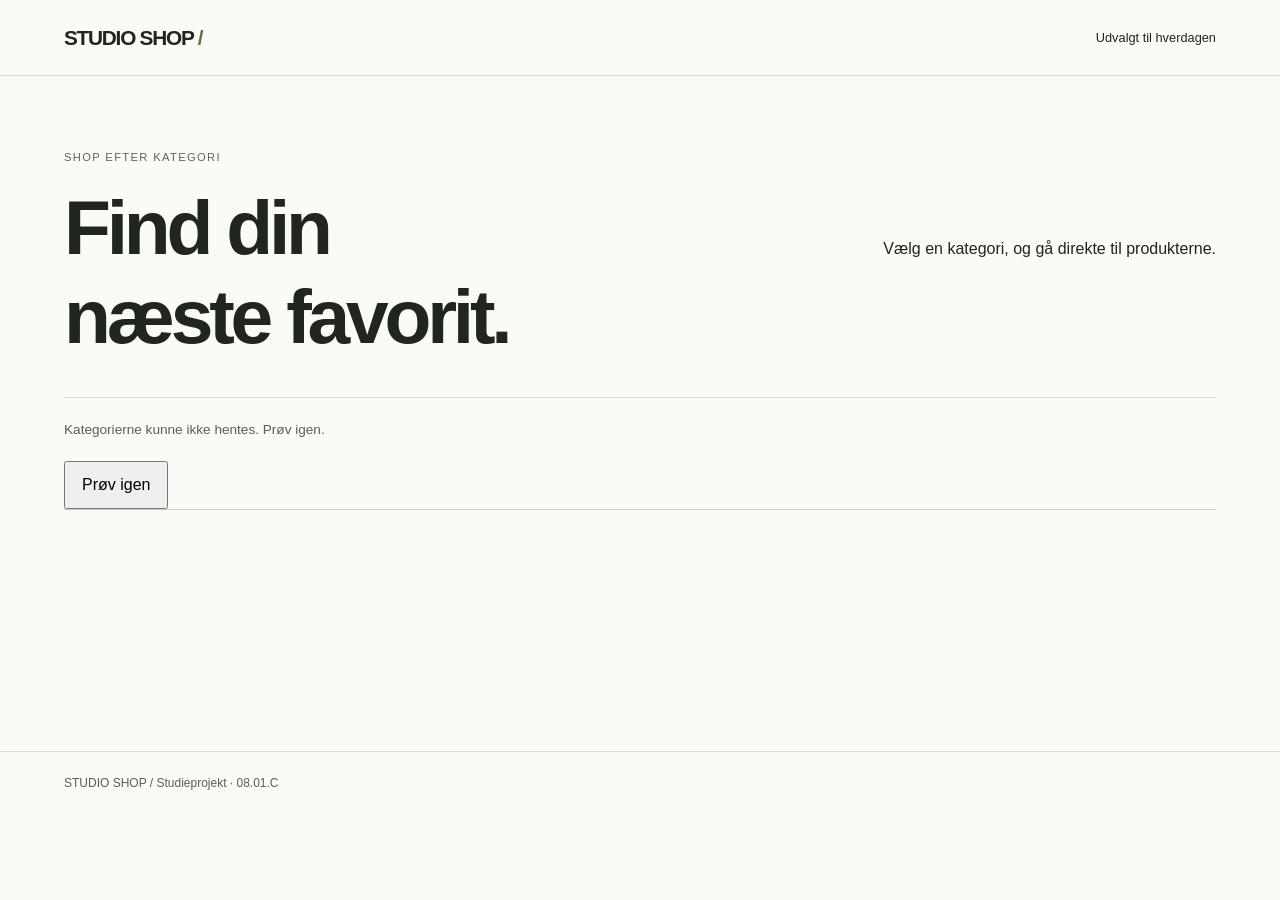
==== index.html @ c4608029 "Build dynamic category homepage" ====
<!doctype html>
<html lang="da">
  <head>
    <meta charset="UTF-8" />
    <meta name="viewport" content="width=device-width, initial-scale=1" />
    <title>Studio Shop | Vælg kategori</title>
    <link rel="stylesheet" href="style.css" />
    <script src="index.js" defer></script>
  </head>
  <body>
    <header class="site-header">
      <a class="logo" href="index.html">STUDIO SHOP<span> / </span></a>
      <span>Udvalgt til hverdagen</span>
    </header>
    <main>
      <p class="eyebrow">Shop efter kategori</p>
      <div class="page-heading home-heading">
        <h1>Find din næste favorit.</h1>
        <p>Vælg en kategori, og gå direkte til produkterne.</p>
      </div>
      <p id="status" role="status">Henter kategorier…</p>
      <button id="retry" type="button" hidden>Prøv igen</button>
      <nav class="category_list_container" aria-label="Produktkategorier" aria-busy="true"></nav>
      <noscript>Slå JavaScript til for at se kategorierne.</noscript>
    </main>
    <footer>STUDIO SHOP / Studieprojekt · 08.01.C</footer>
  </body>
</html>
---- style.css ----
* { box-sizing: border-box; }
:root { font-family: Arial, Helvetica, sans-serif; color: #20251e; background: #fafaf7; }
body { margin: 0; }
a { color: inherit; }
.site-header { display: flex; justify-content: space-between; align-items: center; gap: 1rem; padding: 1.6rem 5%; border-bottom: 1px solid #d9dcd3; }
.logo { font-size: 1.3rem; font-weight: 800; letter-spacing: -.06em; text-decoration: none; }
.logo span { color: #607545; }
.site-header > span { font-size: .8rem; }
main { max-width: 1500px; margin: 0 auto; padding: 4rem 5% 5rem; min-height: 75vh; }
.eyebrow, .brand { text-transform: uppercase; letter-spacing: .12em; font-size: .7rem; }
.eyebrow { color: #5d684f; }
.page-heading { display: flex; justify-content: space-between; align-items: baseline; gap: 1rem; border-bottom: 1px solid #d9dcd3; padding-bottom: 1.8rem; }
h1 { font-size: clamp(2.5rem, 6vw, 5rem); letter-spacing: -.055em; margin: .5rem 0; overflow-wrap: anywhere; }
.page-heading > p { max-width: 22rem; line-height: 1.5; }
.home-heading h1 { max-width: 11ch; }
.category_list_container { display: grid; grid-template-columns: repeat(2, minmax(0, 1fr)); border-top: 1px solid #c9cec1; }
.category-card { display: grid; grid-template-columns: 2rem 1fr auto; gap: 1rem; align-items: center; min-height: 9rem; padding: 1.5rem; border-right: 1px solid #c9cec1; border-bottom: 1px solid #c9cec1; text-decoration: none; transition: background-color .2s ease, color .2s ease; }
.category-card:nth-child(even) { border-right: 0; }
.category-card strong { font-size: clamp(1.3rem, 3vw, 2.6rem); letter-spacing: -.04em; }
.category-card > span { color: #607545; font-size: .75rem; }
.category-card:hover { background: #20251e; color: #fff; }
.category-card:hover > span { color: #b7d28f; }
#status { color: #596052; font-size: .85rem; margin: 1.5rem 0; }
.back-link { display: inline-block; margin-bottom: 2rem; font-size: .85rem; text-underline-offset: .25rem; }
.product-detail { display: grid; grid-template-columns: minmax(0, 1.15fr) minmax(18rem, .85fr); gap: clamp(2rem, 6vw, 7rem); align-items: start; }
.detail-image { background: #fff; border: 1px solid #eee; }
.detail-image img { display: block; width: 100%; height: auto; aspect-ratio: 3 / 4; object-fit: contain; }
.detail-copy { position: sticky; top: 2rem; padding-top: 1rem; }
.detail-copy h1 { font-size: clamp(2.2rem, 5vw, 4.5rem); }
.detail-brand { margin: 1.5rem 0 .4rem; font-size: .8rem; letter-spacing: .12em; text-transform: uppercase; color: #596052; }
.detail-price { font-size: 1.4rem; font-weight: 700; }
.product-facts { margin: 2rem 0; border-top: 1px solid #d9dcd3; }
.product-facts div { display: grid; grid-template-columns: 1fr 1.5fr; gap: 1rem; padding: .8rem 0; border-bottom: 1px solid #d9dcd3; }
.product-facts dt { color: #596052; }
.product-facts dd { margin: 0; }
.basket-button { width: 100%; border: 0; background: #20251e; color: #fff; font-weight: 700; }
.product_list_container { display: grid; grid-template-columns: repeat(4, minmax(0, 1fr)); gap: 2.5rem 1.5rem; }
.product-card a { display: block; text-decoration: none; height: 100%; }
.product-image { overflow: hidden; background: white; border: 1px solid #eee; }
.product-image img { display: block; width: 100%; height: auto; aspect-ratio: 3 / 4; object-fit: contain; }
.brand { color: #596052; margin: 1rem 0 .5rem; }
h2 { font-size: 1rem; font-weight: 500; line-height: 1.45; margin: 0; }
.price { font-size: .9rem; font-weight: 700; margin: .65rem 0; }
.product-link { display: flex; justify-content: space-between; padding: .75rem 0; border-bottom: 1px solid #c9cec1; font-size: .8rem; }
.product-card a:hover .product-link { color: #506533; border-color: #506533; }
a:focus-visible, button:focus-visible { outline: 3px solid #607545; outline-offset: 5px; }
button { padding: .8rem 1rem; font: inherit; cursor: pointer; }
footer { border-top: 1px solid #d9dcd3; padding: 1.5rem 5%; font-size: .75rem; color: #596052; }
@media (max-width: 950px) { .product_list_container { grid-template-columns: repeat(3, minmax(0, 1fr)); } }
@media (max-width: 700px) {
  .product_list_container { grid-template-columns: repeat(2, minmax(0, 1fr)); gap: 2rem 1rem; }
  .page-heading { display: block; }
  .site-header > span { display: none; }
  main { padding-top: 2rem; }
  .product-detail { grid-template-columns: 1fr; }
  .detail-copy { position: static; }
  .category_list_container { grid-template-columns: 1fr; }
  .category-card, .category-card:nth-child(even) { border-right: 0; }
}
@media (prefers-reduced-motion: reduce) { .category-card { transition: none; } }
@media (max-width: 360px) { .product_list_container { grid-template-columns: 1fr; } }
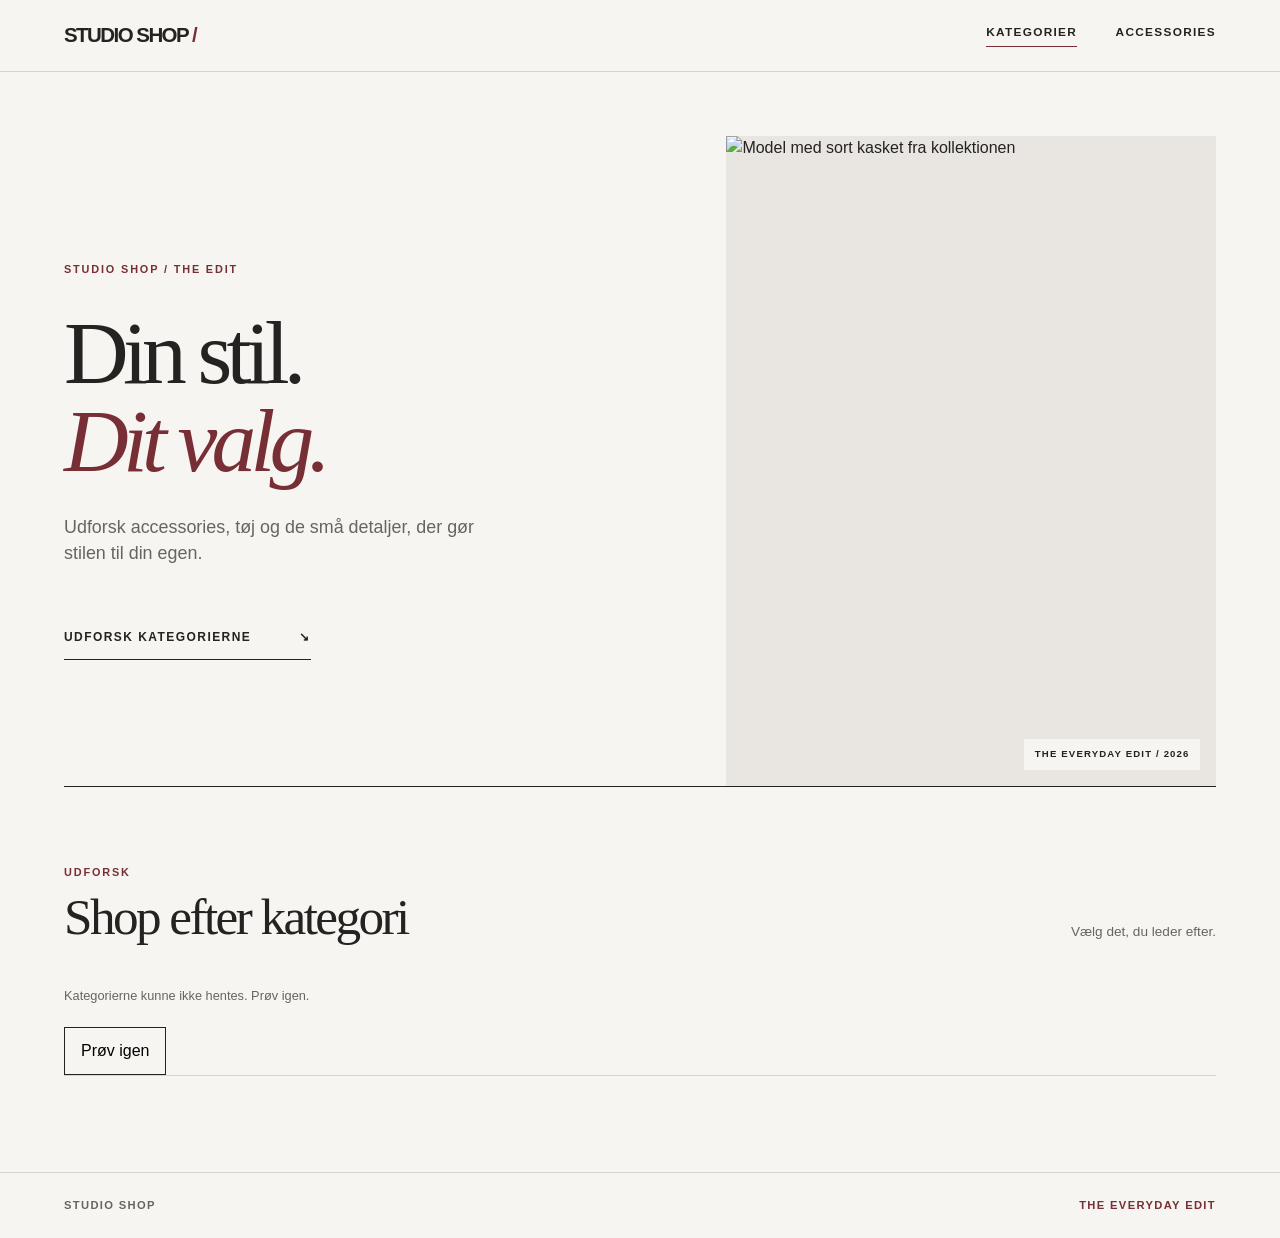
==== commit 71b88ef6: "Give shop a restrained fashion editorial look" ====
--- a/index.html
+++ b/index.html
@@ -10,19 +10,24 @@
   <body>
     <header class="site-header">
       <a class="logo" href="index.html">STUDIO SHOP<span> / </span></a>
-      <span>Udvalgt til hverdagen</span>
+      <nav class="header-nav" aria-label="Hovednavigation"><a href="index.html" aria-current="page">Kategorier</a><a href="productlist.html">Accessories</a></nav>
     </header>
     <main>
-      <p class="eyebrow">Shop efter kategori</p>
-      <div class="page-heading home-heading">
-        <h1>Find din næste favorit.</h1>
-        <p>Vælg en kategori, og gå direkte til produkterne.</p>
-      </div>
+      <section class="home-hero" aria-labelledby="home-title">
+        <div class="home-hero-copy">
+          <p class="eyebrow">STUDIO SHOP / THE EDIT</p>
+          <h1 id="home-title">Din stil.<br /><em>Dit valg.</em></h1>
+          <p>Udforsk accessories, tøj og de små detaljer, der gør stilen til din egen.</p>
+          <a class="hero-link" href="#kategorier">Udforsk kategorierne <span aria-hidden="true">↘</span></a>
+        </div>
+        <div class="home-hero-image"><img src="https://kea-alt-del.dk/t7/images/webp/640/1535.webp" alt="Model med sort kasket fra kollektionen" width="640" height="853" /><span>THE EVERYDAY EDIT / 2026</span></div>
+      </section>
+      <div class="section-heading" id="kategorier"><div><p class="eyebrow">Udforsk</p><h2>Shop efter kategori</h2></div><p>Vælg det, du leder efter.</p></div>
       <p id="status" role="status">Henter kategorier…</p>
       <button id="retry" type="button" hidden>Prøv igen</button>
       <nav class="category_list_container" aria-label="Produktkategorier" aria-busy="true"></nav>
       <noscript>Slå JavaScript til for at se kategorierne.</noscript>
     </main>
-    <footer>STUDIO SHOP / Studieprojekt · 08.01.C</footer>
+    <footer>STUDIO SHOP</footer>
   </body>
 </html>
--- a/style.css
+++ b/style.css
@@ -1,61 +1,126 @@
+:root {
+  font-family: Arial, Helvetica, sans-serif;
+  color: #242322;
+  background: #f7f5f1;
+  --ink: #242322;
+  --muted: #68645f;
+  --accent: #772e35;
+  --line: #d9d4cb;
+  --paper: #f7f5f1;
+  --display: Didot, "Bodoni MT", "Times New Roman", serif;
+}
+
 * { box-sizing: border-box; }
-:root { font-family: Arial, Helvetica, sans-serif; color: #20251e; background: #fafaf7; }
-body { margin: 0; }
+html { scroll-behavior: smooth; }
+body { margin: 0; line-height: 1.5; }
 a { color: inherit; }
-.site-header { display: flex; justify-content: space-between; align-items: center; gap: 1rem; padding: 1.6rem 5%; border-bottom: 1px solid #d9dcd3; }
-.logo { font-size: 1.3rem; font-weight: 800; letter-spacing: -.06em; text-decoration: none; }
-.logo span { color: #607545; }
-.site-header > span { font-size: .8rem; }
-main { max-width: 1500px; margin: 0 auto; padding: 4rem 5% 5rem; min-height: 75vh; }
-.eyebrow, .brand { text-transform: uppercase; letter-spacing: .12em; font-size: .7rem; }
-.eyebrow { color: #5d684f; }
-.page-heading { display: flex; justify-content: space-between; align-items: baseline; gap: 1rem; border-bottom: 1px solid #d9dcd3; padding-bottom: 1.8rem; }
-h1 { font-size: clamp(2.5rem, 6vw, 5rem); letter-spacing: -.055em; margin: .5rem 0; overflow-wrap: anywhere; }
-.page-heading > p { max-width: 22rem; line-height: 1.5; }
-.home-heading h1 { max-width: 11ch; }
-.category_list_container { display: grid; grid-template-columns: repeat(2, minmax(0, 1fr)); border-top: 1px solid #c9cec1; }
-.category-card { display: grid; grid-template-columns: 2rem 1fr auto; gap: 1rem; align-items: center; min-height: 9rem; padding: 1.5rem; border-right: 1px solid #c9cec1; border-bottom: 1px solid #c9cec1; text-decoration: none; transition: background-color .2s ease, color .2s ease; }
-.category-card:nth-child(even) { border-right: 0; }
-.category-card strong { font-size: clamp(1.3rem, 3vw, 2.6rem); letter-spacing: -.04em; }
-.category-card > span { color: #607545; font-size: .75rem; }
-.category-card:hover { background: #20251e; color: #fff; }
-.category-card:hover > span { color: #b7d28f; }
-#status { color: #596052; font-size: .85rem; margin: 1.5rem 0; }
-.back-link { display: inline-block; margin-bottom: 2rem; font-size: .85rem; text-underline-offset: .25rem; }
-.product-detail { display: grid; grid-template-columns: minmax(0, 1.15fr) minmax(18rem, .85fr); gap: clamp(2rem, 6vw, 7rem); align-items: start; }
-.detail-image { background: #fff; border: 1px solid #eee; }
-.detail-image img { display: block; width: 100%; height: auto; aspect-ratio: 3 / 4; object-fit: contain; }
+button { font: inherit; cursor: pointer; }
+.site-header { display: flex; align-items: center; justify-content: space-between; gap: 2rem; padding: 1.25rem 5%; background: var(--paper); border-bottom: 1px solid var(--line); }
+.logo { flex: none; font-size: 1.28rem; font-weight: 800; letter-spacing: -.075em; text-decoration: none; }
+.logo span { color: var(--accent); }
+.header-nav { display: flex; flex-wrap: wrap; gap: clamp(1rem, 3vw, 2.5rem); }
+.header-nav a { font-size: .74rem; font-weight: 700; letter-spacing: .11em; text-decoration: none; text-transform: uppercase; border-bottom: 1px solid transparent; padding-bottom: .25rem; }
+.header-nav a:hover, .header-nav a[aria-current="page"] { border-color: var(--accent); }
+main { max-width: 1520px; min-height: 75vh; margin: auto; padding: clamp(2.25rem, 5vw, 5rem) 5% 6rem; }
+.eyebrow, .brand { color: var(--accent); font-size: .68rem; font-weight: 700; letter-spacing: .17em; text-transform: uppercase; }
+.eyebrow a { text-underline-offset: .25em; }
+h1, h2, p { margin-top: 0; }
+h1 { font-family: var(--display); font-size: clamp(3.5rem, 7vw, 7.5rem); font-weight: 400; letter-spacing: -.065em; line-height: .98; overflow-wrap: anywhere; }
+.page-heading { display: flex; align-items: end; justify-content: space-between; gap: 2rem; padding: 1rem 0 2.5rem; border-bottom: 1px solid var(--ink); }
+.page-heading h1 { margin: 0; }
+.page-heading > p { max-width: 19rem; margin: 0 0 .45rem; color: var(--muted); }
+
+/* The homepage uses one product photograph as its editorial focal point. */
+.home-hero { display: grid; grid-template-columns: minmax(0, 1.15fr) minmax(0, .85fr); min-height: min(76vh, 650px); border-bottom: 1px solid var(--ink); }
+.home-hero-copy { display: flex; flex-direction: column; align-items: flex-start; justify-content: center; padding: 3rem clamp(2rem, 5vw, 5rem) 3rem 0; }
+.home-hero-copy h1 { margin: 1.3rem 0 1.8rem; }
+.home-hero-copy h1 em { font-weight: 400; color: var(--accent); }
+.home-hero-copy > p:not(.eyebrow) { max-width: 26rem; color: var(--muted); font-size: clamp(1rem, 1.4vw, 1.2rem); }
+.hero-link { display: inline-flex; align-items: center; justify-content: space-between; gap: 3rem; margin-top: 1.8rem; padding: .85rem 0; border-bottom: 1px solid var(--ink); font-size: .75rem; font-weight: 700; letter-spacing: .12em; text-decoration: none; text-transform: uppercase; }
+.hero-link:hover { color: var(--accent); border-color: var(--accent); }
+.home-hero-image { position: relative; min-height: 460px; overflow: hidden; background: #e9e6e1; }
+.home-hero-image img { display: block; width: 100%; height: 100%; max-height: 650px; object-fit: cover; object-position: center 20%; }
+.home-hero-image span { position: absolute; right: 1rem; bottom: 1rem; padding: .5rem .65rem; background: var(--paper); font-size: .6rem; font-weight: 700; letter-spacing: .12em; }
+.section-heading { display: flex; align-items: end; justify-content: space-between; gap: 2rem; padding: clamp(3rem, 6vw, 6rem) 0 1.4rem; }
+.section-heading h2 { margin: .3rem 0 0; font-family: var(--display); font-size: clamp(2.25rem, 4vw, 4rem); font-weight: 400; letter-spacing: -.05em; line-height: 1; }
+.section-heading > p { margin: 0; color: var(--muted); font-size: .85rem; }
+.category_list_container { display: grid; grid-template-columns: repeat(2, minmax(0, 1fr)); border-top: 1px solid var(--line); }
+.category-card { display: grid; grid-template-columns: 2.4rem 1fr auto; align-items: center; gap: 1rem; min-height: 8.6rem; padding: 1.4rem 1.5rem; border-bottom: 1px solid var(--line); text-decoration: none; transition: background-color .2s ease; }
+.category-card:nth-child(odd) { border-right: 1px solid var(--line); }
+.category-card strong { font-family: var(--display); font-size: clamp(1.4rem, 2.65vw, 2.7rem); font-weight: 400; letter-spacing: -.045em; line-height: 1.1; }
+.category-card > span { color: var(--accent); font-size: .7rem; font-weight: 700; }
+.category-card:hover { background: #ebe6df; }
+.category-card:hover strong { color: var(--accent); }
+
+#status { margin: 1.35rem 0; color: var(--muted); font-size: .8rem; }
+#retry { padding: .7rem 1rem; border: 1px solid var(--ink); background: transparent; }
+.filter-bar { display: flex; flex-wrap: wrap; align-items: center; gap: .6rem; padding-top: 1.6rem; }
+.filter-bar > span { margin-right: .7rem; color: var(--muted); font-size: .7rem; font-weight: 700; letter-spacing: .13em; text-transform: uppercase; }
+.filter-button { padding: .5rem .95rem; border: 1px solid var(--line); border-radius: 0; background: transparent; font-size: .76rem; }
+.filter-button:hover, .filter-button.active { border-color: var(--ink); background: var(--ink); color: #fff; }
+.product_list_container { display: grid; grid-template-columns: repeat(4, minmax(0, 1fr)); gap: 3.5rem 1.35rem; }
+.product-card a { display: block; height: 100%; text-decoration: none; }
+.product-image, .detail-image { position: relative; overflow: hidden; background: #eceae6; }
+.product-image img { display: block; width: 100%; aspect-ratio: 3 / 4; object-fit: cover; transition: transform .28s ease; }
+.product-card a:hover .product-image img { transform: scale(1.025); }
+.brand { margin: .95rem 0 .35rem; color: var(--muted); }
+.product-card h2 { margin: 0; font-size: .92rem; font-weight: 600; line-height: 1.4; }
+.price-row { min-height: 3.2rem; margin: .65rem 0 .4rem; }
+.price-row p { margin: .12rem 0; }
+.price { font-size: .86rem; font-weight: 700; }
+.original-price { color: #77716b; text-decoration: line-through; font-weight: 400; }
+.sale-price, .detail-price strong { color: var(--accent); font-weight: 700; }
+.sale-price { font-size: .86rem; }
+.product-link { display: flex; justify-content: space-between; gap: 1rem; padding: .55rem 0; border-top: 1px solid var(--line); font-size: .7rem; font-weight: 700; letter-spacing: .08em; text-transform: uppercase; }
+.product-card a:hover .product-link { color: var(--accent); border-color: var(--accent); }
+.product-badges { position: absolute; top: .65rem; left: .65rem; display: flex; flex-wrap: wrap; gap: .35rem; }
+.badge { padding: .42rem .55rem; color: #fff; font-size: .62rem; font-weight: 800; letter-spacing: .09em; text-transform: uppercase; }
+.sold-out-badge { background: var(--ink); }
+.sale-badge { background: var(--accent); }
+.sold-out img { opacity: .45; filter: grayscale(1); }
+
+.back-link { display: inline-block; margin-bottom: 2.3rem; color: var(--muted); font-size: .78rem; font-weight: 700; letter-spacing: .05em; text-underline-offset: .25rem; }
+.back-link:hover { color: var(--accent); }
+.product-detail { display: grid; grid-template-columns: minmax(0, 1.08fr) minmax(19rem, .92fr); gap: clamp(2rem, 7vw, 7rem); align-items: start; }
+.detail-image img { display: block; width: 100%; aspect-ratio: 3 / 4; object-fit: cover; }
 .detail-copy { position: sticky; top: 2rem; padding-top: 1rem; }
-.detail-copy h1 { font-size: clamp(2.2rem, 5vw, 4.5rem); }
-.detail-brand { margin: 1.5rem 0 .4rem; font-size: .8rem; letter-spacing: .12em; text-transform: uppercase; color: #596052; }
-.detail-price { font-size: 1.4rem; font-weight: 700; }
-.product-facts { margin: 2rem 0; border-top: 1px solid #d9dcd3; }
-.product-facts div { display: grid; grid-template-columns: 1fr 1.5fr; gap: 1rem; padding: .8rem 0; border-bottom: 1px solid #d9dcd3; }
-.product-facts dt { color: #596052; }
+.detail-copy h1 { margin: 1rem 0 2rem; font-size: clamp(2.7rem, 5.2vw, 5.5rem); }
+.detail-brand { margin: 0 0 .3rem; color: var(--muted); font-size: .72rem; font-weight: 700; letter-spacing: .15em; text-transform: uppercase; }
+.detail-price { display: flex; flex-wrap: wrap; gap: .7rem; margin: 0; font-size: 1.4rem; }
+.product-facts { margin: 2.4rem 0; border-top: 1px solid var(--line); }
+.product-facts div { display: grid; grid-template-columns: 1fr 1.5fr; gap: 1rem; padding: .85rem 0; border-bottom: 1px solid var(--line); font-size: .85rem; }
+.product-facts dt { color: var(--muted); }
 .product-facts dd { margin: 0; }
-.basket-button { width: 100%; border: 0; background: #20251e; color: #fff; font-weight: 700; }
-.product_list_container { display: grid; grid-template-columns: repeat(4, minmax(0, 1fr)); gap: 2.5rem 1.5rem; }
-.product-card a { display: block; text-decoration: none; height: 100%; }
-.product-image { overflow: hidden; background: white; border: 1px solid #eee; }
-.product-image img { display: block; width: 100%; height: auto; aspect-ratio: 3 / 4; object-fit: contain; }
-.brand { color: #596052; margin: 1rem 0 .5rem; }
-h2 { font-size: 1rem; font-weight: 500; line-height: 1.45; margin: 0; }
-.price { font-size: .9rem; font-weight: 700; margin: .65rem 0; }
-.product-link { display: flex; justify-content: space-between; padding: .75rem 0; border-bottom: 1px solid #c9cec1; font-size: .8rem; }
-.product-card a:hover .product-link { color: #506533; border-color: #506533; }
-a:focus-visible, button:focus-visible { outline: 3px solid #607545; outline-offset: 5px; }
-button { padding: .8rem 1rem; font: inherit; cursor: pointer; }
-footer { border-top: 1px solid #d9dcd3; padding: 1.5rem 5%; font-size: .75rem; color: #596052; }
-@media (max-width: 950px) { .product_list_container { grid-template-columns: repeat(3, minmax(0, 1fr)); } }
-@media (max-width: 700px) {
-  .product_list_container { grid-template-columns: repeat(2, minmax(0, 1fr)); gap: 2rem 1rem; }
+.basket-button { width: 100%; padding: 1rem; border: 0; background: var(--ink); color: #fff; font-weight: 700; }
+.basket-button:disabled { background: #d7d2cb; color: #67615c; cursor: not-allowed; }
+footer { display: flex; justify-content: space-between; padding: 1.5rem 5%; border-top: 1px solid var(--line); color: var(--muted); font-size: .7rem; font-weight: 700; letter-spacing: .12em; }
+footer::after { content: "THE EVERYDAY EDIT"; color: var(--accent); }
+a:focus-visible, button:focus-visible { outline: 3px solid var(--accent); outline-offset: 4px; }
+
+@media (max-width: 1050px) { .product_list_container { grid-template-columns: repeat(3, minmax(0, 1fr)); } }
+@media (max-width: 760px) {
+  .home-hero { grid-template-columns: 1fr; }
+  .home-hero-copy { min-height: 460px; padding-right: 0; }
+  .home-hero-image { min-height: 420px; height: 60vw; }
   .page-heading { display: block; }
-  .site-header > span { display: none; }
-  main { padding-top: 2rem; }
+  .page-heading > p { margin-top: 1rem; }
   .product-detail { grid-template-columns: 1fr; }
   .detail-copy { position: static; }
+  .product_list_container { grid-template-columns: repeat(2, minmax(0, 1fr)); gap: 2.4rem 1rem; }
   .category_list_container { grid-template-columns: 1fr; }
-  .category-card, .category-card:nth-child(even) { border-right: 0; }
+  .category-card:nth-child(odd) { border-right: 0; }
 }
-@media (prefers-reduced-motion: reduce) { .category-card { transition: none; } }
-@media (max-width: 360px) { .product_list_container { grid-template-columns: 1fr; } }
+@media (max-width: 480px) {
+  .site-header { align-items: flex-start; flex-direction: column; gap: .7rem; }
+  .header-nav { gap: 1.5rem; }
+  main { padding-top: 2rem; }
+  .home-hero-copy { min-height: 380px; }
+  .home-hero-image { min-height: 360px; }
+  .section-heading { align-items: flex-start; flex-direction: column; gap: .5rem; }
+  .category-card { min-height: 6.8rem; padding-left: .5rem; padding-right: .5rem; }
+  .product-card h2 { font-size: .84rem; }
+  .badge { font-size: .57rem; }
+  footer::after { display: none; }
+}
+@media (max-width: 340px) { .product_list_container { grid-template-columns: 1fr; } }
+@media (prefers-reduced-motion: reduce) { html { scroll-behavior: auto; } .category-card, .product-image img { transition: none; } .product-card a:hover .product-image img { transform: none; } }
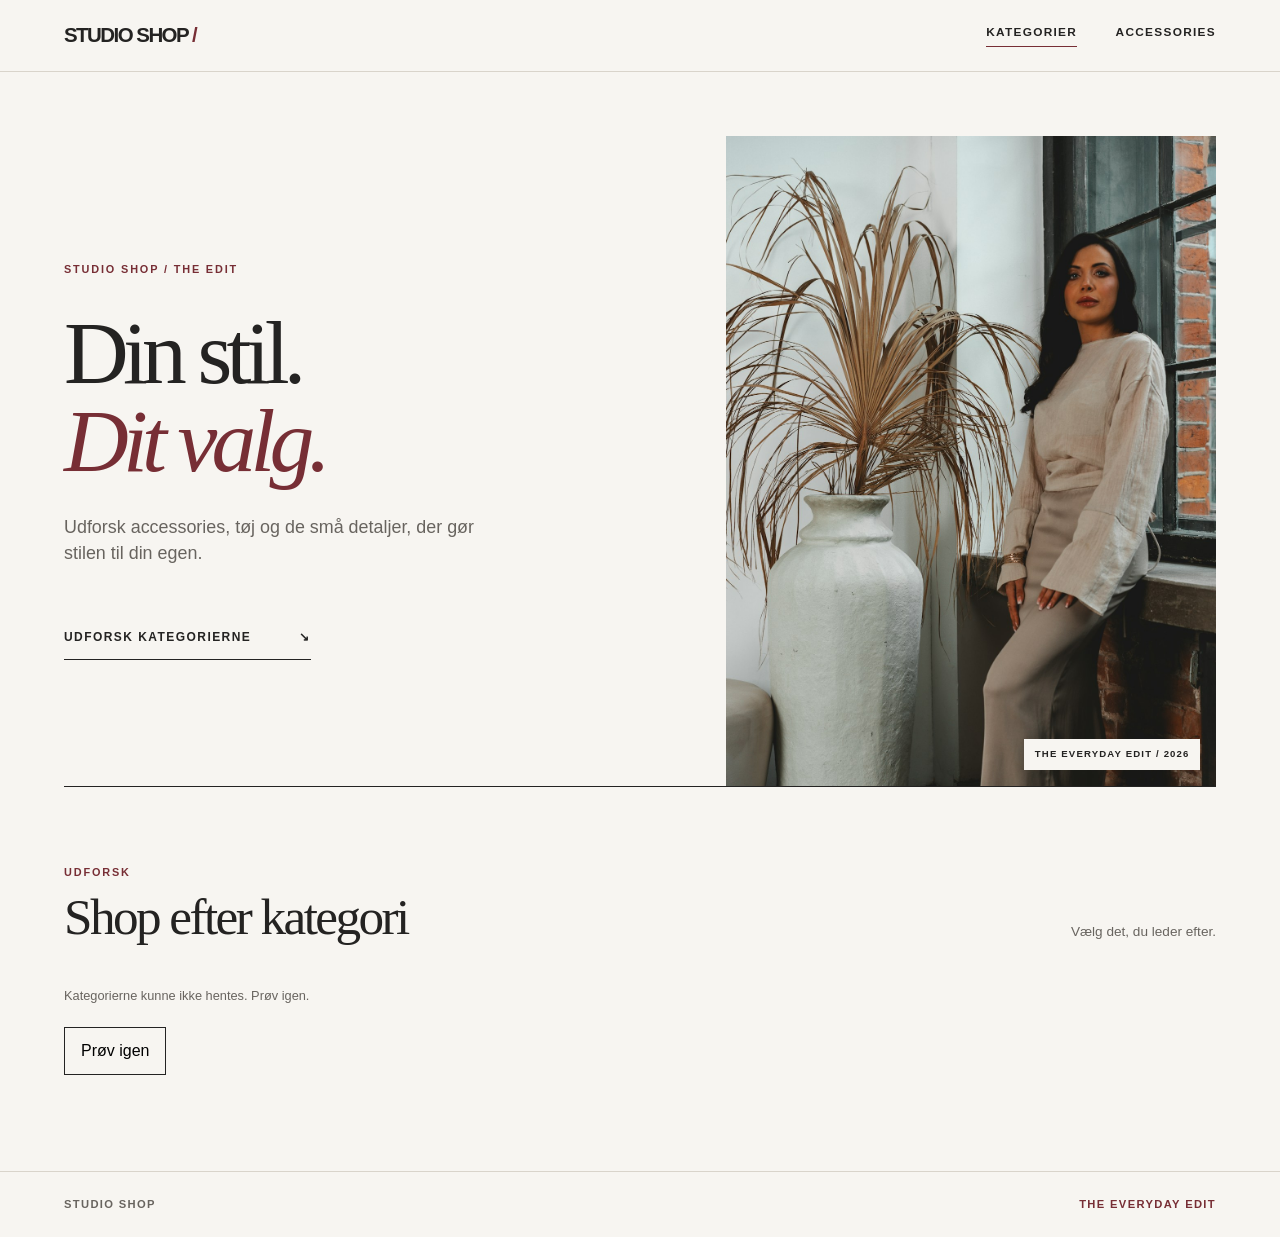
==== commit bed25697: "Replace homepage hero with editorial fashion photo" ====
--- a/index.html
+++ b/index.html
@@ -20,7 +20,7 @@
           <p>Udforsk accessories, tøj og de små detaljer, der gør stilen til din egen.</p>
           <a class="hero-link" href="#kategorier">Udforsk kategorierne <span aria-hidden="true">↘</span></a>
         </div>
-        <div class="home-hero-image"><img src="https://kea-alt-del.dk/t7/images/webp/640/1535.webp" alt="Model med sort kasket fra kollektionen" width="640" height="853" /><span>THE EVERYDAY EDIT / 2026</span></div>
+        <div class="home-hero-image"><img src="images/hero-fashion.jpg" alt="Model i lyst outfit ved et vindue" width="1200" height="1800" /><span>THE EVERYDAY EDIT / 2026</span></div>
       </section>
       <div class="section-heading" id="kategorier"><div><p class="eyebrow">Udforsk</p><h2>Shop efter kategori</h2></div><p>Vælg det, du leder efter.</p></div>
       <p id="status" role="status">Henter kategorier…</p>
--- a/style.css
+++ b/style.css
@@ -44,13 +44,17 @@
 .section-heading { display: flex; align-items: end; justify-content: space-between; gap: 2rem; padding: clamp(3rem, 6vw, 6rem) 0 1.4rem; }
 .section-heading h2 { margin: .3rem 0 0; font-family: var(--display); font-size: clamp(2.25rem, 4vw, 4rem); font-weight: 400; letter-spacing: -.05em; line-height: 1; }
 .section-heading > p { margin: 0; color: var(--muted); font-size: .85rem; }
-.category_list_container { display: grid; grid-template-columns: repeat(2, minmax(0, 1fr)); border-top: 1px solid var(--line); }
-.category-card { display: grid; grid-template-columns: 2.4rem 1fr auto; align-items: center; gap: 1rem; min-height: 8.6rem; padding: 1.4rem 1.5rem; border-bottom: 1px solid var(--line); text-decoration: none; transition: background-color .2s ease; }
-.category-card:nth-child(odd) { border-right: 1px solid var(--line); }
-.category-card strong { font-family: var(--display); font-size: clamp(1.4rem, 2.65vw, 2.7rem); font-weight: 400; letter-spacing: -.045em; line-height: 1.1; }
-.category-card > span { color: var(--accent); font-size: .7rem; font-weight: 700; }
-.category-card:hover { background: #ebe6df; }
-.category-card:hover strong { color: var(--accent); }
+.category_list_container { display: grid; grid-template-columns: repeat(3, minmax(0, 1fr)); gap: clamp(.75rem, 1.6vw, 1.5rem); }
+.category-card { display: block; min-width: 0; text-decoration: none; }
+.category-photo { display: block; overflow: hidden; aspect-ratio: 4 / 5; background: #e9e7e3; }
+.category-card:nth-child(3n + 2) .category-photo { background: #e2dfda; }
+.category-card:nth-child(3n + 3) .category-photo { background: #e8e3dd; }
+.category-photo img { display: block; width: 100%; height: 100%; object-fit: cover; transition: transform .35s ease; }
+.category-caption { display: flex; align-items: center; justify-content: space-between; gap: 1rem; min-height: 5.5rem; border-bottom: 1px solid var(--ink); }
+.category-caption strong { font-family: var(--display); font-size: clamp(1.5rem, 2.4vw, 2.5rem); font-weight: 400; letter-spacing: -.045em; line-height: 1.1; }
+.category-caption > span { flex: none; color: var(--accent); font-size: 1.2rem; transition: transform .2s ease; }
+.category-card:hover .category-photo img { transform: scale(1.045); }
+.category-card:hover .category-caption > span { transform: translate(3px, -3px); }
 
 #status { margin: 1.35rem 0; color: var(--muted); font-size: .8rem; }
 #retry { padding: .7rem 1rem; border: 1px solid var(--ink); background: transparent; }
@@ -98,6 +102,7 @@
 a:focus-visible, button:focus-visible { outline: 3px solid var(--accent); outline-offset: 4px; }
 
 @media (max-width: 1050px) { .product_list_container { grid-template-columns: repeat(3, minmax(0, 1fr)); } }
+@media (max-width: 950px) { .category_list_container { grid-template-columns: repeat(2, minmax(0, 1fr)); } }
 @media (max-width: 760px) {
   .home-hero { grid-template-columns: 1fr; }
   .home-hero-copy { min-height: 460px; padding-right: 0; }
@@ -107,8 +112,6 @@
   .product-detail { grid-template-columns: 1fr; }
   .detail-copy { position: static; }
   .product_list_container { grid-template-columns: repeat(2, minmax(0, 1fr)); gap: 2.4rem 1rem; }
-  .category_list_container { grid-template-columns: 1fr; }
-  .category-card:nth-child(odd) { border-right: 0; }
 }
 @media (max-width: 480px) {
   .site-header { align-items: flex-start; flex-direction: column; gap: .7rem; }
@@ -117,10 +120,14 @@
   .home-hero-copy { min-height: 380px; }
   .home-hero-image { min-height: 360px; }
   .section-heading { align-items: flex-start; flex-direction: column; gap: .5rem; }
-  .category-card { min-height: 6.8rem; padding-left: .5rem; padding-right: .5rem; }
+  .category_list_container { gap: .6rem; }
+  .category-photo { aspect-ratio: 3 / 4; }
+  .category-caption { min-height: 4rem; gap: .2rem; }
+  .category-caption strong { font-size: clamp(1.08rem, 5vw, 1.55rem); }
+  .category-caption > span { font-size: .95rem; }
   .product-card h2 { font-size: .84rem; }
   .badge { font-size: .57rem; }
   footer::after { display: none; }
 }
 @media (max-width: 340px) { .product_list_container { grid-template-columns: 1fr; } }
-@media (prefers-reduced-motion: reduce) { html { scroll-behavior: auto; } .category-card, .product-image img { transition: none; } .product-card a:hover .product-image img { transform: none; } }
+@media (prefers-reduced-motion: reduce) { html { scroll-behavior: auto; } .category-photo img, .category-caption > span, .product-image img { transition: none; } .category-card:hover .category-photo img, .category-card:hover .category-caption > span, .product-card a:hover .product-image img { transform: none; } }
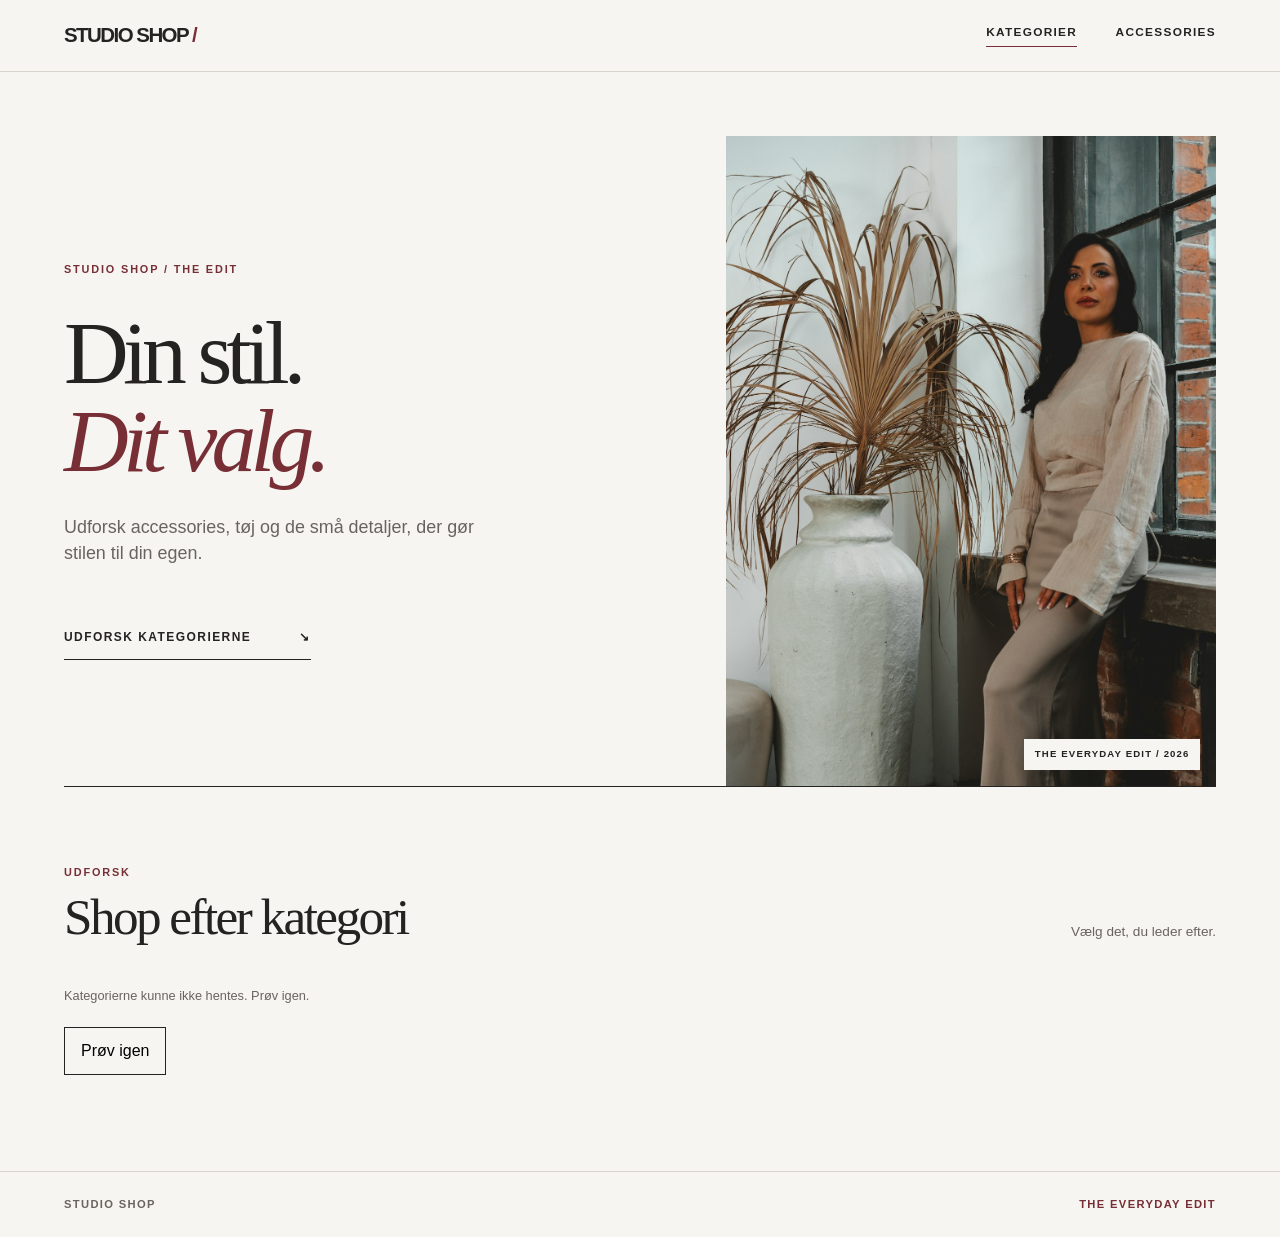
==== commit bf9e4106: "Complete T08 product sorting and filter integration" ====
--- a/index.html
+++ b/index.html
@@ -5,6 +5,7 @@
     <meta name="viewport" content="width=device-width, initial-scale=1" />
     <title>Studio Shop | Vælg kategori</title>
     <link rel="stylesheet" href="style.css" />
+    <script src="helpers.js" defer></script>
     <script src="index.js" defer></script>
   </head>
   <body>
--- a/style.css
+++ b/style.css
@@ -38,6 +38,8 @@
 .home-hero-copy > p:not(.eyebrow) { max-width: 26rem; color: var(--muted); font-size: clamp(1rem, 1.4vw, 1.2rem); }
 .hero-link { display: inline-flex; align-items: center; justify-content: space-between; gap: 3rem; margin-top: 1.8rem; padding: .85rem 0; border-bottom: 1px solid var(--ink); font-size: .75rem; font-weight: 700; letter-spacing: .12em; text-decoration: none; text-transform: uppercase; }
 .hero-link:hover { color: var(--accent); border-color: var(--accent); }
+.hero-link span { transition: transform .2s ease; }
+.hero-link:hover span, .hero-link:focus-visible span { transform: translate(3px, 3px); }
 .home-hero-image { position: relative; min-height: 460px; overflow: hidden; background: #e9e6e1; }
 .home-hero-image img { display: block; width: 100%; height: 100%; max-height: 650px; object-fit: cover; object-position: center 20%; }
 .home-hero-image span { position: absolute; right: 1rem; bottom: 1rem; padding: .5rem .65rem; background: var(--paper); font-size: .6rem; font-weight: 700; letter-spacing: .12em; }
@@ -46,7 +48,8 @@
 .section-heading > p { margin: 0; color: var(--muted); font-size: .85rem; }
 .category_list_container { display: grid; grid-template-columns: repeat(3, minmax(0, 1fr)); gap: clamp(.75rem, 1.6vw, 1.5rem); }
 .category-card { display: block; min-width: 0; text-decoration: none; }
-.category-photo { display: block; overflow: hidden; aspect-ratio: 4 / 5; background: #e9e7e3; }
+.category-photo { position: relative; display: block; overflow: hidden; aspect-ratio: 4 / 5; background: #e9e7e3; }
+.category-prompt { position: absolute; right: 1rem; bottom: 1rem; padding: .7rem .85rem; background: var(--paper); color: var(--ink); font-size: .62rem; font-weight: 700; letter-spacing: .12em; text-transform: uppercase; opacity: 0; transform: translateY(8px); transition: opacity .25s ease, transform .25s ease; }
 .category-card:nth-child(3n + 2) .category-photo { background: #e2dfda; }
 .category-card:nth-child(3n + 3) .category-photo { background: #e8e3dd; }
 .category-photo img { display: block; width: 100%; height: 100%; object-fit: cover; transition: transform .35s ease; }
@@ -55,18 +58,22 @@
 .category-caption > span { flex: none; color: var(--accent); font-size: 1.2rem; transition: transform .2s ease; }
 .category-card:hover .category-photo img { transform: scale(1.045); }
 .category-card:hover .category-caption > span { transform: translate(3px, -3px); }
+.category-card:hover .category-prompt, .category-card:focus-visible .category-prompt { opacity: 1; transform: translateY(0); }
+.category-card:hover .category-caption, .category-card:focus-visible .category-caption { border-color: var(--accent); }
 
 #status { margin: 1.35rem 0; color: var(--muted); font-size: .8rem; }
 #retry { padding: .7rem 1rem; border: 1px solid var(--ink); background: transparent; }
 .filter-bar { display: flex; flex-wrap: wrap; align-items: center; gap: .6rem; padding-top: 1.6rem; }
 .filter-bar > span { margin-right: .7rem; color: var(--muted); font-size: .7rem; font-weight: 700; letter-spacing: .13em; text-transform: uppercase; }
-.filter-button { padding: .5rem .95rem; border: 1px solid var(--line); border-radius: 0; background: transparent; font-size: .76rem; }
-.filter-button:hover, .filter-button.active { border-color: var(--ink); background: var(--ink); color: #fff; }
+.filter-button, .sort-button { padding: .5rem .95rem; border: 1px solid var(--line); border-radius: 0; background: transparent; font-size: .76rem; }
+.filter-button:hover, .filter-button.active, .sort-button:hover, .sort-button.active { border-color: var(--ink); background: var(--ink); color: #fff; }
 .product_list_container { display: grid; grid-template-columns: repeat(4, minmax(0, 1fr)); gap: 3.5rem 1.35rem; }
+.product-card { transition: transform .25s ease; }
+.product-card:hover, .product-card:focus-within { transform: translateY(-5px); }
 .product-card a { display: block; height: 100%; text-decoration: none; }
 .product-image, .detail-image { position: relative; overflow: hidden; background: #eceae6; }
 .product-image img { display: block; width: 100%; aspect-ratio: 3 / 4; object-fit: cover; transition: transform .28s ease; }
-.product-card a:hover .product-image img { transform: scale(1.025); }
+.product-card a:hover .product-image img, .product-card a:focus-visible .product-image img { transform: scale(1.025); }
 .brand { margin: .95rem 0 .35rem; color: var(--muted); }
 .product-card h2 { margin: 0; font-size: .92rem; font-weight: 600; line-height: 1.4; }
 .price-row { min-height: 3.2rem; margin: .65rem 0 .4rem; }
@@ -76,7 +83,7 @@
 .sale-price, .detail-price strong { color: var(--accent); font-weight: 700; }
 .sale-price { font-size: .86rem; }
 .product-link { display: flex; justify-content: space-between; gap: 1rem; padding: .55rem 0; border-top: 1px solid var(--line); font-size: .7rem; font-weight: 700; letter-spacing: .08em; text-transform: uppercase; }
-.product-card a:hover .product-link { color: var(--accent); border-color: var(--accent); }
+.product-card a:hover .product-link, .product-card a:focus-visible .product-link { color: var(--accent); border-color: var(--accent); }
 .product-badges { position: absolute; top: .65rem; left: .65rem; display: flex; flex-wrap: wrap; gap: .35rem; }
 .badge { padding: .42rem .55rem; color: #fff; font-size: .62rem; font-weight: 800; letter-spacing: .09em; text-transform: uppercase; }
 .sold-out-badge { background: var(--ink); }
@@ -130,4 +137,18 @@
   footer::after { display: none; }
 }
 @media (max-width: 340px) { .product_list_container { grid-template-columns: 1fr; } }
-@media (prefers-reduced-motion: reduce) { html { scroll-behavior: auto; } .category-photo img, .category-caption > span, .product-image img { transition: none; } .category-card:hover .category-photo img, .category-card:hover .category-caption > span, .product-card a:hover .product-image img { transform: none; } }
+@media (prefers-reduced-motion: no-preference) {
+  .home-hero-copy .eyebrow, .home-hero-copy h1, .home-hero-copy > p:not(.eyebrow), .hero-link { animation: editorial-enter .7s ease both; }
+  .home-hero-copy h1 { animation-delay: .1s; }
+  .home-hero-copy > p:not(.eyebrow) { animation-delay: .2s; }
+  .hero-link { animation-delay: .3s; }
+  .home-hero-image { animation: editorial-enter .85s ease .15s both; }
+  .product-card:nth-child(-n + 8) a { animation: editorial-enter .55s ease both; }
+  .product-card:nth-child(4n + 2) a { animation-delay: .06s; }
+  .product-card:nth-child(4n + 3) a { animation-delay: .12s; }
+  .product-card:nth-child(4n + 4) a { animation-delay: .18s; }
+  .detail-image { animation: editorial-enter .65s ease both; }
+  .detail-copy { animation: editorial-enter .65s ease .12s both; }
+  @keyframes editorial-enter { from { opacity: 0; transform: translateY(18px); } to { opacity: 1; transform: translateY(0); } }
+}
+@media (prefers-reduced-motion: reduce) { html { scroll-behavior: auto; } .hero-link span, .category-photo img, .category-prompt, .category-caption > span, .product-card, .product-image img { transition: none; } .hero-link:hover span, .hero-link:focus-visible span, .category-card:hover .category-photo img, .category-card:hover .category-caption > span, .product-card:hover, .product-card:focus-within, .product-card a:hover .product-image img, .product-card a:focus-visible .product-image img { transform: none; } }
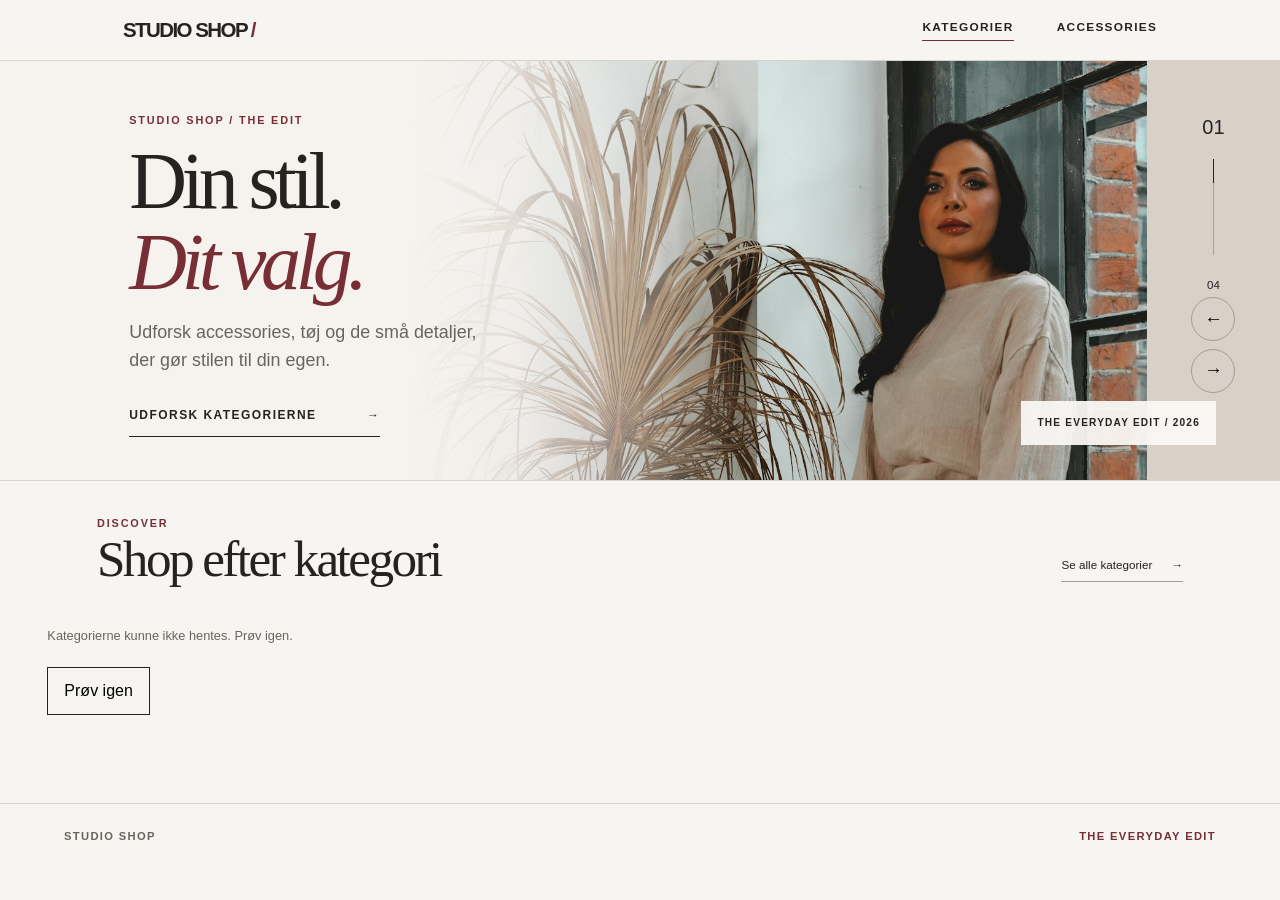
==== commit adad9e3d: "Add approved editorial homepage and category slider" ====
--- a/index.html
+++ b/index.html
@@ -8,25 +8,37 @@
     <script src="helpers.js" defer></script>
     <script src="index.js" defer></script>
   </head>
-  <body>
+  <body class="home-page">
     <header class="site-header">
       <a class="logo" href="index.html">STUDIO SHOP<span> / </span></a>
       <nav class="header-nav" aria-label="Hovednavigation"><a href="index.html" aria-current="page">Kategorier</a><a href="productlist.html">Accessories</a></nav>
     </header>
     <main>
       <section class="home-hero" aria-labelledby="home-title">
+        <div class="home-hero-image" data-slide="editorial"><img id="hero-image" src="images/hero-fashion.jpg" alt="Model i lyst outfit ved et vindue" width="1200" height="1800" /><span id="hero-image-label-mobile">THE EVERYDAY EDIT / 2026</span></div>
+        <span class="home-hero-label" id="hero-image-label">THE EVERYDAY EDIT / 2026</span>
         <div class="home-hero-copy">
-          <p class="eyebrow">STUDIO SHOP / THE EDIT</p>
+          <p class="eyebrow" id="hero-eyebrow">STUDIO SHOP / THE EDIT</p>
           <h1 id="home-title">Din stil.<br /><em>Dit valg.</em></h1>
-          <p>Udforsk accessories, tøj og de små detaljer, der gør stilen til din egen.</p>
-          <a class="hero-link" href="#kategorier">Udforsk kategorierne <span aria-hidden="true">↘</span></a>
+          <p id="hero-description">Udforsk accessories, tøj og de små detaljer, der gør stilen til din egen.</p>
+          <a class="hero-link" id="hero-link" href="#kategorier"><span id="hero-link-text">Udforsk kategorierne</span><span aria-hidden="true">→</span></a>
         </div>
-        <div class="home-hero-image"><img src="images/hero-fashion.jpg" alt="Model i lyst outfit ved et vindue" width="1200" height="1800" /><span>THE EVERYDAY EDIT / 2026</span></div>
+        <div class="hero-controls" aria-label="Udvalgte temaer">
+          <span class="hero-current" id="hero-current" aria-live="polite">01</span>
+          <span class="hero-progress" aria-hidden="true"><span id="hero-progress-fill"></span></span>
+          <span class="hero-total">04</span>
+          <div class="hero-control-buttons">
+            <button id="hero-previous" type="button" aria-label="Forrige tema">←</button>
+            <button id="hero-next" type="button" aria-label="Næste tema">→</button>
+          </div>
+        </div>
       </section>
-      <div class="section-heading" id="kategorier"><div><p class="eyebrow">Udforsk</p><h2>Shop efter kategori</h2></div><p>Vælg det, du leder efter.</p></div>
-      <p id="status" role="status">Henter kategorier…</p>
-      <button id="retry" type="button" hidden>Prøv igen</button>
-      <nav class="category_list_container" aria-label="Produktkategorier" aria-busy="true"></nav>
+      <section class="home-categories" id="kategorier" aria-labelledby="category-title">
+        <div class="section-heading"><div><p class="eyebrow">DISCOVER</p><h2 id="category-title">Shop efter kategori</h2></div><a href="#category-grid">Se alle kategorier <span aria-hidden="true">→</span></a></div>
+        <p id="status" role="status">Henter kategorier…</p>
+        <button id="retry" type="button" hidden>Prøv igen</button>
+        <nav class="category_list_container" id="category-grid" aria-label="Produktkategorier" aria-busy="true"></nav>
+      </section>
       <noscript>Slå JavaScript til for at se kategorierne.</noscript>
     </main>
     <footer>STUDIO SHOP</footer>
--- a/style.css
+++ b/style.css
@@ -1,3 +1,4 @@
+/* Farver og skrifttyper */
 :root {
   font-family: Arial, Helvetica, sans-serif;
   color: #242322;
@@ -10,145 +11,1285 @@
   --display: Didot, "Bodoni MT", "Times New Roman", serif;
 }
 
-* { box-sizing: border-box; }
-html { scroll-behavior: smooth; }
-body { margin: 0; line-height: 1.5; }
-a { color: inherit; }
-button { font: inherit; cursor: pointer; }
-.site-header { display: flex; align-items: center; justify-content: space-between; gap: 2rem; padding: 1.25rem 5%; background: var(--paper); border-bottom: 1px solid var(--line); }
-.logo { flex: none; font-size: 1.28rem; font-weight: 800; letter-spacing: -.075em; text-decoration: none; }
-.logo span { color: var(--accent); }
-.header-nav { display: flex; flex-wrap: wrap; gap: clamp(1rem, 3vw, 2.5rem); }
-.header-nav a { font-size: .74rem; font-weight: 700; letter-spacing: .11em; text-decoration: none; text-transform: uppercase; border-bottom: 1px solid transparent; padding-bottom: .25rem; }
-.header-nav a:hover, .header-nav a[aria-current="page"] { border-color: var(--accent); }
-main { max-width: 1520px; min-height: 75vh; margin: auto; padding: clamp(2.25rem, 5vw, 5rem) 5% 6rem; }
-.eyebrow, .brand { color: var(--accent); font-size: .68rem; font-weight: 700; letter-spacing: .17em; text-transform: uppercase; }
-.eyebrow a { text-underline-offset: .25em; }
-h1, h2, p { margin-top: 0; }
-h1 { font-family: var(--display); font-size: clamp(3.5rem, 7vw, 7.5rem); font-weight: 400; letter-spacing: -.065em; line-height: .98; overflow-wrap: anywhere; }
-.page-heading { display: flex; align-items: end; justify-content: space-between; gap: 2rem; padding: 1rem 0 2.5rem; border-bottom: 1px solid var(--ink); }
-.page-heading h1 { margin: 0; }
-.page-heading > p { max-width: 19rem; margin: 0 0 .45rem; color: var(--muted); }
-
-/* The homepage uses one product photograph as its editorial focal point. */
-.home-hero { display: grid; grid-template-columns: minmax(0, 1.15fr) minmax(0, .85fr); min-height: min(76vh, 650px); border-bottom: 1px solid var(--ink); }
-.home-hero-copy { display: flex; flex-direction: column; align-items: flex-start; justify-content: center; padding: 3rem clamp(2rem, 5vw, 5rem) 3rem 0; }
-.home-hero-copy h1 { margin: 1.3rem 0 1.8rem; }
-.home-hero-copy h1 em { font-weight: 400; color: var(--accent); }
-.home-hero-copy > p:not(.eyebrow) { max-width: 26rem; color: var(--muted); font-size: clamp(1rem, 1.4vw, 1.2rem); }
-.hero-link { display: inline-flex; align-items: center; justify-content: space-between; gap: 3rem; margin-top: 1.8rem; padding: .85rem 0; border-bottom: 1px solid var(--ink); font-size: .75rem; font-weight: 700; letter-spacing: .12em; text-decoration: none; text-transform: uppercase; }
-.hero-link:hover { color: var(--accent); border-color: var(--accent); }
-.hero-link span { transition: transform .2s ease; }
-.hero-link:hover span, .hero-link:focus-visible span { transform: translate(3px, 3px); }
-.home-hero-image { position: relative; min-height: 460px; overflow: hidden; background: #e9e6e1; }
-.home-hero-image img { display: block; width: 100%; height: 100%; max-height: 650px; object-fit: cover; object-position: center 20%; }
-.home-hero-image span { position: absolute; right: 1rem; bottom: 1rem; padding: .5rem .65rem; background: var(--paper); font-size: .6rem; font-weight: 700; letter-spacing: .12em; }
-.section-heading { display: flex; align-items: end; justify-content: space-between; gap: 2rem; padding: clamp(3rem, 6vw, 6rem) 0 1.4rem; }
-.section-heading h2 { margin: .3rem 0 0; font-family: var(--display); font-size: clamp(2.25rem, 4vw, 4rem); font-weight: 400; letter-spacing: -.05em; line-height: 1; }
-.section-heading > p { margin: 0; color: var(--muted); font-size: .85rem; }
-.category_list_container { display: grid; grid-template-columns: repeat(3, minmax(0, 1fr)); gap: clamp(.75rem, 1.6vw, 1.5rem); }
-.category-card { display: block; min-width: 0; text-decoration: none; }
-.category-photo { position: relative; display: block; overflow: hidden; aspect-ratio: 4 / 5; background: #e9e7e3; }
-.category-prompt { position: absolute; right: 1rem; bottom: 1rem; padding: .7rem .85rem; background: var(--paper); color: var(--ink); font-size: .62rem; font-weight: 700; letter-spacing: .12em; text-transform: uppercase; opacity: 0; transform: translateY(8px); transition: opacity .25s ease, transform .25s ease; }
-.category-card:nth-child(3n + 2) .category-photo { background: #e2dfda; }
-.category-card:nth-child(3n + 3) .category-photo { background: #e8e3dd; }
-.category-photo img { display: block; width: 100%; height: 100%; object-fit: cover; transition: transform .35s ease; }
-.category-caption { display: flex; align-items: center; justify-content: space-between; gap: 1rem; min-height: 5.5rem; border-bottom: 1px solid var(--ink); }
-.category-caption strong { font-family: var(--display); font-size: clamp(1.5rem, 2.4vw, 2.5rem); font-weight: 400; letter-spacing: -.045em; line-height: 1.1; }
-.category-caption > span { flex: none; color: var(--accent); font-size: 1.2rem; transition: transform .2s ease; }
-.category-card:hover .category-photo img { transform: scale(1.045); }
-.category-card:hover .category-caption > span { transform: translate(3px, -3px); }
-.category-card:hover .category-prompt, .category-card:focus-visible .category-prompt { opacity: 1; transform: translateY(0); }
-.category-card:hover .category-caption, .category-card:focus-visible .category-caption { border-color: var(--accent); }
-
-#status { margin: 1.35rem 0; color: var(--muted); font-size: .8rem; }
-#retry { padding: .7rem 1rem; border: 1px solid var(--ink); background: transparent; }
-.filter-bar { display: flex; flex-wrap: wrap; align-items: center; gap: .6rem; padding-top: 1.6rem; }
-.filter-bar > span { margin-right: .7rem; color: var(--muted); font-size: .7rem; font-weight: 700; letter-spacing: .13em; text-transform: uppercase; }
-.filter-button, .sort-button { padding: .5rem .95rem; border: 1px solid var(--line); border-radius: 0; background: transparent; font-size: .76rem; }
-.filter-button:hover, .filter-button.active, .sort-button:hover, .sort-button.active { border-color: var(--ink); background: var(--ink); color: #fff; }
-.product_list_container { display: grid; grid-template-columns: repeat(4, minmax(0, 1fr)); gap: 3.5rem 1.35rem; }
-.product-card { transition: transform .25s ease; }
-.product-card:hover, .product-card:focus-within { transform: translateY(-5px); }
-.product-card a { display: block; height: 100%; text-decoration: none; }
-.product-image, .detail-image { position: relative; overflow: hidden; background: #eceae6; }
-.product-image img { display: block; width: 100%; aspect-ratio: 3 / 4; object-fit: cover; transition: transform .28s ease; }
-.product-card a:hover .product-image img, .product-card a:focus-visible .product-image img { transform: scale(1.025); }
-.brand { margin: .95rem 0 .35rem; color: var(--muted); }
-.product-card h2 { margin: 0; font-size: .92rem; font-weight: 600; line-height: 1.4; }
-.price-row { min-height: 3.2rem; margin: .65rem 0 .4rem; }
-.price-row p { margin: .12rem 0; }
-.price { font-size: .86rem; font-weight: 700; }
-.original-price { color: #77716b; text-decoration: line-through; font-weight: 400; }
-.sale-price, .detail-price strong { color: var(--accent); font-weight: 700; }
-.sale-price { font-size: .86rem; }
-.product-link { display: flex; justify-content: space-between; gap: 1rem; padding: .55rem 0; border-top: 1px solid var(--line); font-size: .7rem; font-weight: 700; letter-spacing: .08em; text-transform: uppercase; }
-.product-card a:hover .product-link, .product-card a:focus-visible .product-link { color: var(--accent); border-color: var(--accent); }
-.product-badges { position: absolute; top: .65rem; left: .65rem; display: flex; flex-wrap: wrap; gap: .35rem; }
-.badge { padding: .42rem .55rem; color: #fff; font-size: .62rem; font-weight: 800; letter-spacing: .09em; text-transform: uppercase; }
-.sold-out-badge { background: var(--ink); }
-.sale-badge { background: var(--accent); }
-.sold-out img { opacity: .45; filter: grayscale(1); }
-
-.back-link { display: inline-block; margin-bottom: 2.3rem; color: var(--muted); font-size: .78rem; font-weight: 700; letter-spacing: .05em; text-underline-offset: .25rem; }
-.back-link:hover { color: var(--accent); }
-.product-detail { display: grid; grid-template-columns: minmax(0, 1.08fr) minmax(19rem, .92fr); gap: clamp(2rem, 7vw, 7rem); align-items: start; }
-.detail-image img { display: block; width: 100%; aspect-ratio: 3 / 4; object-fit: cover; }
-.detail-copy { position: sticky; top: 2rem; padding-top: 1rem; }
-.detail-copy h1 { margin: 1rem 0 2rem; font-size: clamp(2.7rem, 5.2vw, 5.5rem); }
-.detail-brand { margin: 0 0 .3rem; color: var(--muted); font-size: .72rem; font-weight: 700; letter-spacing: .15em; text-transform: uppercase; }
-.detail-price { display: flex; flex-wrap: wrap; gap: .7rem; margin: 0; font-size: 1.4rem; }
-.product-facts { margin: 2.4rem 0; border-top: 1px solid var(--line); }
-.product-facts div { display: grid; grid-template-columns: 1fr 1.5fr; gap: 1rem; padding: .85rem 0; border-bottom: 1px solid var(--line); font-size: .85rem; }
-.product-facts dt { color: var(--muted); }
-.product-facts dd { margin: 0; }
-.basket-button { width: 100%; padding: 1rem; border: 0; background: var(--ink); color: #fff; font-weight: 700; }
-.basket-button:disabled { background: #d7d2cb; color: #67615c; cursor: not-allowed; }
-footer { display: flex; justify-content: space-between; padding: 1.5rem 5%; border-top: 1px solid var(--line); color: var(--muted); font-size: .7rem; font-weight: 700; letter-spacing: .12em; }
-footer::after { content: "THE EVERYDAY EDIT"; color: var(--accent); }
-a:focus-visible, button:focus-visible { outline: 3px solid var(--accent); outline-offset: 4px; }
-
-@media (max-width: 1050px) { .product_list_container { grid-template-columns: repeat(3, minmax(0, 1fr)); } }
-@media (max-width: 950px) { .category_list_container { grid-template-columns: repeat(2, minmax(0, 1fr)); } }
+/* Grundregler */
+* {
+  box-sizing: border-box;
+}
+
+html {
+  scroll-behavior: smooth;
+}
+
+body {
+  margin: 0;
+  line-height: 1.5;
+}
+
+a {
+  color: inherit;
+}
+
+button {
+  font: inherit;
+  cursor: pointer;
+}
+
+/* Header og navigation */
+.site-header {
+  display: flex;
+  align-items: center;
+  justify-content: space-between;
+  gap: 2rem;
+  padding: 1.25rem 5%;
+  background: var(--paper);
+  border-bottom: 1px solid var(--line);
+}
+
+.logo {
+  flex: none;
+  font-size: 1.28rem;
+  font-weight: 800;
+  letter-spacing: -.075em;
+  text-decoration: none;
+}
+
+.logo span {
+  color: var(--accent);
+}
+
+.header-nav {
+  display: flex;
+  flex-wrap: wrap;
+  gap: clamp(1rem, 3vw, 2.5rem);
+}
+
+.header-nav a {
+  font-size: .74rem;
+  font-weight: 700;
+  letter-spacing: .11em;
+  text-decoration: none;
+  text-transform: uppercase;
+  border-bottom: 1px solid transparent;
+  padding-bottom: .25rem;
+}
+
+.header-nav a:hover, .header-nav a[aria-current="page"] {
+  border-color: var(--accent);
+}
+
+/* Fælles layout og overskrifter */
+main {
+  max-width: 1520px;
+  min-height: 75vh;
+  margin: auto;
+  padding: clamp(2.25rem, 5vw, 5rem) 5% 6rem;
+}
+
+.eyebrow, .brand {
+  color: var(--accent);
+  font-size: .68rem;
+  font-weight: 700;
+  letter-spacing: .17em;
+  text-transform: uppercase;
+}
+
+.eyebrow a {
+  text-underline-offset: .25em;
+}
+
+h1, h2, p {
+  margin-top: 0;
+}
+
+h1 {
+  font-family: var(--display);
+  font-size: clamp(3.5rem, 7vw, 7.5rem);
+  font-weight: 400;
+  letter-spacing: -.065em;
+  line-height: .98;
+  overflow-wrap: anywhere;
+}
+
+.page-heading {
+  display: flex;
+  align-items: end;
+  justify-content: space-between;
+  gap: 2rem;
+  padding: 1rem 0 2.5rem;
+  border-bottom: 1px solid var(--ink);
+}
+
+.page-heading h1 {
+  margin: 0;
+}
+
+.page-heading > p {
+  max-width: 19rem;
+  margin: 0 0 .45rem;
+  color: var(--muted);
+}
+
+/* Forsidens hero */
+.home-hero {
+  display: grid;
+  grid-template-columns: minmax(0, 1.15fr) minmax(0, .85fr);
+  min-height: min(76vh, 650px);
+  border-bottom: 1px solid var(--ink);
+}
+
+.home-hero-copy {
+  display: flex;
+  flex-direction: column;
+  align-items: flex-start;
+  justify-content: center;
+  padding: 3rem clamp(2rem, 5vw, 5rem) 3rem 0;
+}
+
+.home-hero-copy h1 {
+  margin: 1.3rem 0 1.8rem;
+}
+
+.home-hero-copy h1 em {
+  font-weight: 400;
+  color: var(--accent);
+}
+
+.home-hero-copy > p:not(.eyebrow) {
+  max-width: 26rem;
+  color: var(--muted);
+  font-size: clamp(1rem, 1.4vw, 1.2rem);
+}
+
+.hero-link {
+  display: inline-flex;
+  align-items: center;
+  justify-content: space-between;
+  gap: 3rem;
+  margin-top: 1.8rem;
+  padding: .85rem 0;
+  border-bottom: 1px solid var(--ink);
+  font-size: .75rem;
+  font-weight: 700;
+  letter-spacing: .12em;
+  text-decoration: none;
+  text-transform: uppercase;
+}
+
+.hero-link:hover {
+  color: var(--accent);
+  border-color: var(--accent);
+}
+
+.hero-link span:last-child {
+  transition: transform .2s ease;
+}
+
+.hero-link:hover span:last-child, .hero-link:focus-visible span:last-child {
+  transform: translate(3px, 3px);
+}
+
+.home-hero-image {
+  position: relative;
+  min-height: 460px;
+  overflow: hidden;
+  background: #e9e6e1;
+}
+
+.home-hero-image img {
+  display: block;
+  width: 100%;
+  height: 100%;
+  max-height: 650px;
+  object-fit: cover;
+  object-position: center 20%;
+}
+
+.home-hero-image span {
+  position: absolute;
+  right: 1rem;
+  bottom: 1rem;
+  padding: .5rem .65rem;
+  background: var(--paper);
+  font-size: .6rem;
+  font-weight: 700;
+  letter-spacing: .12em;
+}
+
+/* Kategorioversigt */
+.section-heading {
+  display: flex;
+  align-items: end;
+  justify-content: space-between;
+  gap: 2rem;
+  padding: clamp(3rem, 6vw, 6rem) 0 1.4rem;
+}
+
+.section-heading h2 {
+  margin: .3rem 0 0;
+  font-family: var(--display);
+  font-size: clamp(2.25rem, 4vw, 4rem);
+  font-weight: 400;
+  letter-spacing: -.05em;
+  line-height: 1;
+}
+
+.section-heading > p {
+  margin: 0;
+  color: var(--muted);
+  font-size: .85rem;
+}
+
+.category_list_container {
+  display: grid;
+  grid-template-columns: repeat(3, minmax(0, 1fr));
+  gap: clamp(.75rem, 1.6vw, 1.5rem);
+}
+
+.category-card {
+  display: block;
+  min-width: 0;
+  text-decoration: none;
+}
+
+.category-photo {
+  position: relative;
+  display: block;
+  overflow: hidden;
+  aspect-ratio: 4 / 5;
+  background: #e9e7e3;
+}
+
+.category-prompt {
+  position: absolute;
+  right: 1rem;
+  bottom: 1rem;
+  padding: .7rem .85rem;
+  background: var(--paper);
+  color: var(--ink);
+  font-size: .62rem;
+  font-weight: 700;
+  letter-spacing: .12em;
+  text-transform: uppercase;
+  opacity: 0;
+  transform: translateY(8px);
+  transition: opacity .25s ease, transform .25s ease;
+}
+
+.category-card:nth-child(3n + 2) .category-photo {
+  background: #e2dfda;
+}
+
+.category-card:nth-child(3n + 3) .category-photo {
+  background: #e8e3dd;
+}
+
+.category-photo img {
+  display: block;
+  width: 100%;
+  height: 100%;
+  object-fit: cover;
+  transition: transform .35s ease;
+}
+
+.category-caption {
+  display: flex;
+  align-items: center;
+  justify-content: space-between;
+  gap: 1rem;
+  min-height: 5.5rem;
+  border-bottom: 1px solid var(--ink);
+}
+
+.category-caption strong {
+  font-family: var(--display);
+  font-size: clamp(1.5rem, 2.4vw, 2.5rem);
+  font-weight: 400;
+  letter-spacing: -.045em;
+  line-height: 1.1;
+}
+
+.category-caption > span {
+  flex: none;
+  color: var(--accent);
+  font-size: 1.2rem;
+  transition: transform .2s ease;
+}
+
+.category-card:hover .category-photo img {
+  transform: scale(1.045);
+}
+
+.category-card:hover .category-caption > span {
+  transform: translate(3px, -3px);
+}
+
+.category-card:hover .category-prompt, .category-card:focus-visible .category-prompt {
+  opacity: 1;
+  transform: translateY(0);
+}
+
+.category-card:hover .category-caption, .category-card:focus-visible .category-caption {
+  border-color: var(--accent);
+}
+
+/* Indlæsning og fejlbeskeder */
+#status {
+  margin: 1.35rem 0;
+  color: var(--muted);
+  font-size: .8rem;
+}
+
+#retry {
+  padding: .7rem 1rem;
+  border: 1px solid var(--ink);
+  background: transparent;
+}
+
+/* Filtrering og sortering */
+.filter-bar {
+  display: flex;
+  flex-wrap: wrap;
+  align-items: center;
+  gap: .6rem;
+  padding-top: 1.6rem;
+}
+
+.filter-bar > span {
+  margin-right: .7rem;
+  color: var(--muted);
+  font-size: .7rem;
+  font-weight: 700;
+  letter-spacing: .13em;
+  text-transform: uppercase;
+}
+
+.filter-button, .sort-button {
+  padding: .5rem .95rem;
+  border: 1px solid var(--line);
+  border-radius: 0;
+  background: transparent;
+  font-size: .76rem;
+}
+
+.filter-button:hover, .filter-button.active, .sort-button:hover, .sort-button.active {
+  border-color: var(--ink);
+  background: var(--ink);
+  color: #fff;
+}
+
+/* Produktliste og produktkort */
+.product_list_container {
+  display: grid;
+  grid-template-columns: repeat(4, minmax(0, 1fr));
+  gap: 3.5rem 1.35rem;
+}
+
+.product-card {
+  transition: transform .25s ease;
+}
+
+.product-card:hover, .product-card:focus-within {
+  transform: translateY(-5px);
+}
+
+.product-card a {
+  display: block;
+  height: 100%;
+  text-decoration: none;
+}
+
+.product-image, .detail-image {
+  position: relative;
+  overflow: hidden;
+  background: #eceae6;
+}
+
+.product-image img {
+  display: block;
+  width: 100%;
+  aspect-ratio: 3 / 4;
+  object-fit: cover;
+  transition: transform .28s ease;
+}
+
+.product-card a:hover .product-image img, .product-card a:focus-visible .product-image img {
+  transform: scale(1.025);
+}
+
+.brand {
+  margin: .95rem 0 .35rem;
+  color: var(--muted);
+}
+
+.product-card h2 {
+  margin: 0;
+  font-size: .92rem;
+  font-weight: 600;
+  line-height: 1.4;
+}
+
+.price-row {
+  min-height: 3.2rem;
+  margin: .65rem 0 .4rem;
+}
+
+.price-row p {
+  margin: .12rem 0;
+}
+
+.price {
+  font-size: .86rem;
+  font-weight: 700;
+}
+
+.original-price {
+  color: #77716b;
+  text-decoration: line-through;
+  font-weight: 400;
+}
+
+.sale-price, .detail-price strong {
+  color: var(--accent);
+  font-weight: 700;
+}
+
+.sale-price {
+  font-size: .86rem;
+}
+
+.product-link {
+  display: flex;
+  justify-content: space-between;
+  gap: 1rem;
+  padding: .55rem 0;
+  border-top: 1px solid var(--line);
+  font-size: .7rem;
+  font-weight: 700;
+  letter-spacing: .08em;
+  text-transform: uppercase;
+}
+
+.product-card a:hover .product-link, .product-card a:focus-visible .product-link {
+  color: var(--accent);
+  border-color: var(--accent);
+}
+
+.product-badges {
+  position: absolute;
+  top: .65rem;
+  left: .65rem;
+  display: flex;
+  flex-wrap: wrap;
+  gap: .35rem;
+}
+
+.badge {
+  padding: .42rem .55rem;
+  color: #fff;
+  font-size: .62rem;
+  font-weight: 800;
+  letter-spacing: .09em;
+  text-transform: uppercase;
+}
+
+.sold-out-badge {
+  background: var(--ink);
+}
+
+.sale-badge {
+  background: var(--accent);
+}
+
+.sold-out img {
+  opacity: .45;
+  filter: grayscale(1);
+}
+
+/* Produktdetaljer */
+.back-link {
+  display: inline-block;
+  margin-bottom: 2.3rem;
+  color: var(--muted);
+  font-size: .78rem;
+  font-weight: 700;
+  letter-spacing: .05em;
+  text-underline-offset: .25rem;
+}
+
+.back-link:hover {
+  color: var(--accent);
+}
+
+.product-detail {
+  display: grid;
+  grid-template-columns: minmax(0, 1.08fr) minmax(19rem, .92fr);
+  gap: clamp(2rem, 7vw, 7rem);
+  align-items: start;
+}
+
+.detail-image img {
+  display: block;
+  width: 100%;
+  aspect-ratio: 3 / 4;
+  object-fit: cover;
+}
+
+.detail-copy {
+  position: sticky;
+  top: 2rem;
+  padding-top: 1rem;
+}
+
+.detail-copy h1 {
+  margin: 1rem 0 2rem;
+  font-size: clamp(2.7rem, 5.2vw, 5.5rem);
+}
+
+.detail-brand {
+  margin: 0 0 .3rem;
+  color: var(--muted);
+  font-size: .72rem;
+  font-weight: 700;
+  letter-spacing: .15em;
+  text-transform: uppercase;
+}
+
+.detail-price {
+  display: flex;
+  flex-wrap: wrap;
+  gap: .7rem;
+  margin: 0;
+  font-size: 1.4rem;
+}
+
+.product-facts {
+  margin: 2.4rem 0;
+  border-top: 1px solid var(--line);
+}
+
+.product-facts div {
+  display: grid;
+  grid-template-columns: 1fr 1.5fr;
+  gap: 1rem;
+  padding: .85rem 0;
+  border-bottom: 1px solid var(--line);
+  font-size: .85rem;
+}
+
+.product-facts dt {
+  color: var(--muted);
+}
+
+.product-facts dd {
+  margin: 0;
+}
+
+.basket-button {
+  width: 100%;
+  padding: 1rem;
+  border: 0;
+  background: var(--ink);
+  color: #fff;
+  font-weight: 700;
+}
+
+.basket-button:disabled {
+  background: #d7d2cb;
+  color: #67615c;
+  cursor: not-allowed;
+}
+
+/* Footer */
+footer {
+  display: flex;
+  justify-content: space-between;
+  padding: 1.5rem 5%;
+  border-top: 1px solid var(--line);
+  color: var(--muted);
+  font-size: .7rem;
+  font-weight: 700;
+  letter-spacing: .12em;
+}
+
+footer::after {
+  content: "THE EVERYDAY EDIT";
+  color: var(--accent);
+}
+
+/* Tastaturfokus */
+a:focus-visible, button:focus-visible {
+  outline: 3px solid var(--accent);
+  outline-offset: 4px;
+}
+
+/* Responsive layouts: produktliste og fælles elementer */
+@media (max-width: 1050px) {
+  .product_list_container {
+    grid-template-columns: repeat(3, minmax(0, 1fr));
+  }
+}
+
+@media (max-width: 950px) {
+  .category_list_container {
+    grid-template-columns: repeat(2, minmax(0, 1fr));
+  }
+}
+
 @media (max-width: 760px) {
-  .home-hero { grid-template-columns: 1fr; }
-  .home-hero-copy { min-height: 460px; padding-right: 0; }
-  .home-hero-image { min-height: 420px; height: 60vw; }
-  .page-heading { display: block; }
-  .page-heading > p { margin-top: 1rem; }
-  .product-detail { grid-template-columns: 1fr; }
-  .detail-copy { position: static; }
-  .product_list_container { grid-template-columns: repeat(2, minmax(0, 1fr)); gap: 2.4rem 1rem; }
-}
+  .home-hero {
+    grid-template-columns: 1fr;
+  }
+
+  .home-hero-copy {
+    min-height: 460px;
+    padding-right: 0;
+  }
+
+  .home-hero-image {
+    min-height: 420px;
+    height: 60vw;
+  }
+
+  .page-heading {
+    display: block;
+  }
+
+  .page-heading > p {
+    margin-top: 1rem;
+  }
+
+  .product-detail {
+    grid-template-columns: 1fr;
+  }
+
+  .detail-copy {
+    position: static;
+  }
+
+  .product_list_container {
+    grid-template-columns: repeat(2, minmax(0, 1fr));
+    gap: 2.4rem 1rem;
+  }
+}
+
 @media (max-width: 480px) {
-  .site-header { align-items: flex-start; flex-direction: column; gap: .7rem; }
-  .header-nav { gap: 1.5rem; }
-  main { padding-top: 2rem; }
-  .home-hero-copy { min-height: 380px; }
-  .home-hero-image { min-height: 360px; }
-  .section-heading { align-items: flex-start; flex-direction: column; gap: .5rem; }
-  .category_list_container { gap: .6rem; }
-  .category-photo { aspect-ratio: 3 / 4; }
-  .category-caption { min-height: 4rem; gap: .2rem; }
-  .category-caption strong { font-size: clamp(1.08rem, 5vw, 1.55rem); }
-  .category-caption > span { font-size: .95rem; }
-  .product-card h2 { font-size: .84rem; }
-  .badge { font-size: .57rem; }
-  footer::after { display: none; }
-}
-@media (max-width: 340px) { .product_list_container { grid-template-columns: 1fr; } }
+  .site-header {
+    align-items: flex-start;
+    flex-direction: column;
+    gap: .7rem;
+  }
+
+  .header-nav {
+    gap: 1.5rem;
+  }
+
+  main {
+    padding-top: 2rem;
+  }
+
+  .home-hero-copy {
+    min-height: 380px;
+  }
+
+  .home-hero-image {
+    min-height: 360px;
+  }
+
+  .section-heading {
+    align-items: flex-start;
+    flex-direction: column;
+    gap: .5rem;
+  }
+
+  .category_list_container {
+    gap: .6rem;
+  }
+
+  .category-photo {
+    aspect-ratio: 3 / 4;
+  }
+
+  .category-caption {
+    min-height: 4rem;
+    gap: .2rem;
+  }
+
+  .category-caption strong {
+    font-size: clamp(1.08rem, 5vw, 1.55rem);
+  }
+
+  .category-caption > span {
+    font-size: .95rem;
+  }
+
+  .product-card h2 {
+    font-size: .84rem;
+  }
+
+  .badge {
+    font-size: .57rem;
+  }
+
+  footer::after {
+    display: none;
+  }
+}
+
+@media (max-width: 340px) {
+  .product_list_container {
+    grid-template-columns: 1fr;
+  }
+}
+
+/* Animationer */
 @media (prefers-reduced-motion: no-preference) {
-  .home-hero-copy .eyebrow, .home-hero-copy h1, .home-hero-copy > p:not(.eyebrow), .hero-link { animation: editorial-enter .7s ease both; }
-  .home-hero-copy h1 { animation-delay: .1s; }
-  .home-hero-copy > p:not(.eyebrow) { animation-delay: .2s; }
-  .hero-link { animation-delay: .3s; }
-  .home-hero-image { animation: editorial-enter .85s ease .15s both; }
-  .product-card:nth-child(-n + 8) a { animation: editorial-enter .55s ease both; }
-  .product-card:nth-child(4n + 2) a { animation-delay: .06s; }
-  .product-card:nth-child(4n + 3) a { animation-delay: .12s; }
-  .product-card:nth-child(4n + 4) a { animation-delay: .18s; }
-  .detail-image { animation: editorial-enter .65s ease both; }
-  .detail-copy { animation: editorial-enter .65s ease .12s both; }
-  @keyframes editorial-enter { from { opacity: 0; transform: translateY(18px); } to { opacity: 1; transform: translateY(0); } }
-}
-@media (prefers-reduced-motion: reduce) { html { scroll-behavior: auto; } .hero-link span, .category-photo img, .category-prompt, .category-caption > span, .product-card, .product-image img { transition: none; } .hero-link:hover span, .hero-link:focus-visible span, .category-card:hover .category-photo img, .category-card:hover .category-caption > span, .product-card:hover, .product-card:focus-within, .product-card a:hover .product-image img, .product-card a:focus-visible .product-image img { transform: none; } }
+  .home-hero-copy .eyebrow, .home-hero-copy h1, .home-hero-copy > p:not(.eyebrow), .hero-link {
+    animation: editorial-enter .7s ease both;
+  }
+
+  .home-hero-copy h1 {
+    animation-delay: .1s;
+  }
+
+  .home-hero-copy > p:not(.eyebrow) {
+    animation-delay: .2s;
+  }
+
+  .hero-link {
+    animation-delay: .3s;
+  }
+
+  .home-hero-image {
+    animation: editorial-enter .85s ease .15s both;
+  }
+
+  .product-card:nth-child(-n + 8) a {
+    animation: editorial-enter .55s ease both;
+  }
+
+  .product-card:nth-child(4n + 2) a {
+    animation-delay: .06s;
+  }
+
+  .product-card:nth-child(4n + 3) a {
+    animation-delay: .12s;
+  }
+
+  .product-card:nth-child(4n + 4) a {
+    animation-delay: .18s;
+  }
+
+  .detail-image {
+    animation: editorial-enter .65s ease both;
+  }
+
+  .detail-copy {
+    animation: editorial-enter .65s ease .12s both;
+  }
+
+  @keyframes editorial-enter {
+    from {
+      opacity: 0;
+      transform: translateY(18px);
+    }
+
+    to {
+      opacity: 1;
+      transform: translateY(0);
+    }
+  }
+}
+
+/* Reduceret bevægelse */
+@media (prefers-reduced-motion: reduce) {
+  html {
+    scroll-behavior: auto;
+  }
+
+  .hero-link span:last-child, .category-photo img, .category-prompt, .category-caption > span, .product-card, .product-image img {
+    transition: none;
+  }
+
+  .hero-link:hover span:last-child, .hero-link:focus-visible span:last-child, .category-card:hover .category-photo img, .category-card:hover .category-caption > span, .product-card:hover, .product-card:focus-within, .product-card a:hover .product-image img, .product-card a:focus-visible .product-image img {
+    transform: none;
+  }
+}
+
+/* Forsidens tilpasninger: godkendt layout og slider */
+.home-page main {
+  max-width: none;
+  min-height: 0;
+  padding: 0;
+}
+
+.home-page .site-header {
+  min-height: 61px;
+  padding: .8rem 9.6%;
+}
+
+.home-page .header-nav {
+  gap: 2.7rem;
+}
+
+.home-page .home-hero {
+  position: relative;
+  display: flex;
+  flex-direction: column;
+  min-height: 0;
+  border-bottom: 1px solid var(--line);
+  background: #f6f3ef;
+}
+
+.home-page .home-hero-copy {
+  order: 1;
+  position: relative;
+  z-index: 1;
+  display: block;
+  padding: 3.2rem 7% 2.6rem;
+}
+
+.home-page .home-hero-copy .eyebrow {
+  margin: 0 0 1rem;
+}
+
+.home-page .home-hero-copy h1 {
+  margin: 0 0 1.3rem;
+  font-size: clamp(4.1rem, 13vw, 5.8rem);
+  line-height: .9;
+}
+
+.home-page .home-hero-copy h1 em {
+  display: inline-block;
+  margin-top: .12em;
+}
+
+.home-page .home-hero-copy > p:not(.eyebrow) {
+  max-width: 22rem;
+  margin: 0;
+  line-height: 1.55;
+}
+
+.home-page .hero-link {
+  min-width: 15.7rem;
+  margin-top: 1.25rem;
+  padding: .75rem 0;
+}
+
+.home-page .hero-link:hover span:last-child, .home-page .hero-link:focus-visible span:last-child {
+  transform: translateX(4px);
+}
+
+.home-page .home-hero-image {
+  order: 2;
+  position: relative;
+  min-height: 0;
+  height: 64vw;
+  max-height: 520px;
+  background: #d9d1c8;
+}
+
+.home-page .home-hero-image img {
+  width: 100%;
+  height: 100%;
+  max-height: none;
+  object-fit: cover;
+  object-position: center 18%;
+}
+
+/* Billedbeskæring til de enkelte slides. */
+.home-page .home-hero-image[data-slide="apparel"] img {
+  object-position: center top;
+}
+
+.home-page .home-hero-image[data-slide="footwear"] img {
+  object-position: center 61%;
+}
+
+.home-page .home-hero-image[data-slide="accessories"] {
+  background: #d6d3cd;
+}
+
+.home-page .home-hero-image[data-slide="accessories"] img {
+  position: absolute;
+  top: 0;
+  right: 8%;
+  width: auto;
+  height: 110%;
+  max-width: none;
+  object-fit: contain;
+}
+
+.home-page .home-hero-image > span {
+  right: 1rem;
+  bottom: 1rem;
+  padding: .9rem 1rem;
+  background: rgba(250, 248, 245, .94);
+  color: var(--ink);
+  font-size: .63rem;
+}
+
+.home-page .home-hero-label {
+  display: none;
+}
+
+.home-page .hero-controls {
+  order: 3;
+  display: flex;
+  align-items: center;
+  gap: .8rem;
+  padding: .7rem 7%;
+  background: #ded8d1;
+  font-size: .72rem;
+}
+
+.home-page .hero-current {
+  font-size: 1.05rem;
+}
+
+.home-page .hero-progress {
+  display: block;
+  width: 5rem;
+  height: 1px;
+  background: #aaa29a;
+}
+
+.home-page .hero-progress > span {
+  display: block;
+  width: var(--hero-progress, 25%);
+  height: 1px;
+  background: var(--ink);
+  transition: width .25s ease;
+}
+
+.home-page .hero-control-buttons {
+  display: flex;
+  gap: .45rem;
+  margin-left: auto;
+}
+
+.home-page .hero-control-buttons button {
+  display: grid;
+  place-items: center;
+  width: 2.75rem;
+  height: 2.75rem;
+  padding: 0;
+  border: 1px solid #a59e97;
+  border-radius: 50%;
+  background: transparent;
+  font-size: 1.15rem;
+  line-height: 1;
+  transition: background .2s ease, color .2s ease;
+}
+
+.home-page .hero-control-buttons button:hover {
+  background: var(--ink);
+  color: #fff;
+}
+
+.home-page .home-categories {
+  max-width: 1540px;
+  margin: 0 auto;
+  padding: 2.1rem 7% 3.4rem;
+}
+
+.home-page .section-heading {
+  align-items: end;
+  padding: 0 0 1.25rem;
+}
+
+.home-page .section-heading .eyebrow {
+  margin: 0;
+}
+
+.home-page .section-heading h2 {
+  margin: .15rem 0 0;
+  font-size: clamp(2.65rem, 4vw, 3.45rem);
+}
+
+.home-page .section-heading > a {
+  display: inline-flex;
+  align-items: center;
+  justify-content: space-between;
+  gap: 1rem;
+  flex: none;
+  min-width: 7.6rem;
+  margin-bottom: .15rem;
+  padding-bottom: .45rem;
+  border-bottom: 1px solid #a59e97;
+  font-size: .73rem;
+  text-decoration: none;
+}
+
+.home-page .section-heading > a:hover {
+  color: var(--accent);
+  border-color: var(--accent);
+}
+
+.home-page .category_list_container {
+  grid-template-columns: repeat(2, minmax(0, 1fr));
+  gap: .8rem;
+}
+
+.home-page .category-card {
+  background: #fcfaf8;
+}
+
+.home-page .category-photo {
+  aspect-ratio: 1.2;
+  background: #ddd6cf;
+}
+
+.home-page .category-photo img {
+  object-position: center 20%;
+  mix-blend-mode: multiply;
+}
+
+.home-page .category-card:first-child .category-photo img {
+  object-position: center bottom;
+}
+
+.home-page .category-prompt {
+  display: none;
+}
+
+.home-page .category-caption {
+  min-height: 3.8rem;
+  padding: .55rem .8rem;
+  border: 0;
+}
+
+.home-page .category-caption strong {
+  font-size: clamp(1.05rem, 2.2vw, 1.35rem);
+  white-space: normal;
+}
+
+.home-page .category-caption > span {
+  font-size: 1.1rem;
+}
+
+.home-page #status:empty {
+  display: none;
+}
+
+.home-page #retry {
+  margin-bottom: 1rem;
+}
+
+/* Forside på store skærme */
+@media (min-width: 1000px) {
+  .home-page .home-hero {
+    height: clamp(420px, 27.4vw, 500px);
+    overflow: hidden;
+  }
+
+  .home-page .home-hero-image {
+    position: absolute;
+    z-index: 0;
+    inset: 0 10.4% 0 32%;
+    width: auto;
+    height: auto;
+    max-height: none;
+  }
+
+  .home-page .home-hero-image::after {
+    content: "";
+    position: absolute;
+    inset: 0;
+    background: linear-gradient(90deg, #f6f3ef 0%, rgba(246, 243, 239, .88) 14%, rgba(246, 243, 239, 0) 45%);
+    pointer-events: none;
+  }
+
+  .home-page .home-hero-image img {
+    object-position: center 16%;
+  }
+
+  .home-page .home-hero-image[data-slide="apparel"] img {
+    object-position: center top;
+  }
+
+  .home-page .home-hero-image[data-slide="footwear"] img {
+    object-position: center 61%;
+  }
+
+  .home-page .home-hero-image[data-slide="accessories"] img {
+    top: -4%;
+    right: 13%;
+    height: 120%;
+  }
+
+  .home-page .home-hero-image > span {
+    display: none;
+  }
+
+  .home-page .home-hero-label {
+    position: absolute;
+    z-index: 3;
+    right: 5%;
+    bottom: 2.2rem;
+    display: block;
+    padding: .9rem 1rem;
+    background: rgba(250, 248, 245, .94);
+    font-size: .63rem;
+    font-weight: 700;
+    letter-spacing: .12em;
+  }
+
+  .home-page .home-hero-copy {
+    width: min(43%, 630px);
+    height: 100%;
+    padding: clamp(3rem, 4vw, 4.6rem) 0 2rem 10.1%;
+  }
+
+  .home-page .home-hero-copy h1 {
+    font-size: clamp(5rem, 6.2vw, 6.6rem);
+  }
+
+  .home-page .hero-controls {
+    position: absolute;
+    z-index: 2;
+    top: 0;
+    right: 0;
+    bottom: 0;
+    display: flex;
+    flex-direction: column;
+    align-items: center;
+    width: 10.4%;
+    min-width: 120px;
+    padding: 3.5rem 0 0;
+    background: #d9d1c8;
+  }
+
+  .home-page .hero-current {
+    font-size: 1.25rem;
+    line-height: 1;
+  }
+
+  .home-page .hero-progress {
+    width: 1px;
+    height: 6rem;
+    margin: .6rem 0 0;
+    background: #aaa29a;
+  }
+
+  .home-page .hero-progress > span {
+    width: 1px;
+    height: var(--hero-progress, 25%);
+    transition: height .25s ease;
+  }
+
+  .home-page .hero-total {
+    margin-top: .55rem;
+  }
+
+  .home-page .hero-control-buttons {
+    flex-direction: column;
+    margin: -.6rem 0 0;
+  }
+}
+
+/* Forsidens kategorier på tablet */
+@media (min-width: 760px) {
+  .home-page .category_list_container {
+    grid-template-columns: repeat(3, minmax(0, 1fr));
+  }
+}
+
+/* Forsidens kategorier på store skærme */
+@media (min-width: 1180px) {
+  .home-page .home-categories {
+    padding-right: 3.7%;
+    padding-left: 3.7%;
+    padding-bottom: 4.5rem;
+  }
+
+  .home-page .category_list_container {
+    grid-template-columns: repeat(6, minmax(0, 1fr));
+  }
+
+  .home-page .section-heading {
+    margin: 0 3.1rem;
+  }
+}
+
+/* Forside på mobil */
+@media (max-width: 620px) {
+  .home-page .site-header {
+    align-items: center;
+    flex-direction: row;
+    flex-wrap: wrap;
+    gap: .5rem 1rem;
+    padding: .9rem 7%;
+  }
+
+  .home-page .logo {
+    font-size: 1.1rem;
+  }
+
+  .home-page .header-nav {
+    gap: 1rem;
+  }
+
+  .home-page .header-nav a {
+    font-size: .62rem;
+  }
+
+  .home-page .section-heading {
+    align-items: flex-start;
+    gap: 1rem;
+  }
+
+  .home-page .section-heading > a {
+    margin-top: .7rem;
+  }
+}
+
+/* Forside på små mobilskærme */
+@media (max-width: 430px) {
+  .home-page .home-hero-copy {
+    padding-top: 2.5rem;
+  }
+
+  .home-page .home-hero-copy h1 {
+    font-size: clamp(3.65rem, 14vw, 4.5rem);
+  }
+
+  .home-page .home-hero-image {
+    height: 78vw;
+  }
+
+  .home-page .home-categories {
+    padding-top: 2.4rem;
+  }
+
+  .home-page .section-heading {
+    display: block;
+  }
+
+  .home-page .section-heading > a {
+    width: max-content;
+  }
+
+  .home-page .category_list_container {
+    gap: .55rem;
+  }
+
+  .home-page .category-caption {
+    min-height: 3.5rem;
+    padding: .4rem .5rem;
+  }
+
+  .home-page .category-caption strong {
+    font-size: 1rem;
+  }
+}
+
+/* Reduceret bevægelse */
+@media (prefers-reduced-motion: reduce) {
+  .home-page .hero-progress > span, .home-page .hero-control-buttons button {
+    transition: none;
+  }
+
+  .home-page .hero-link:hover span:last-child, .home-page .hero-link:focus-visible span:last-child {
+    transform: none;
+  }
+}
